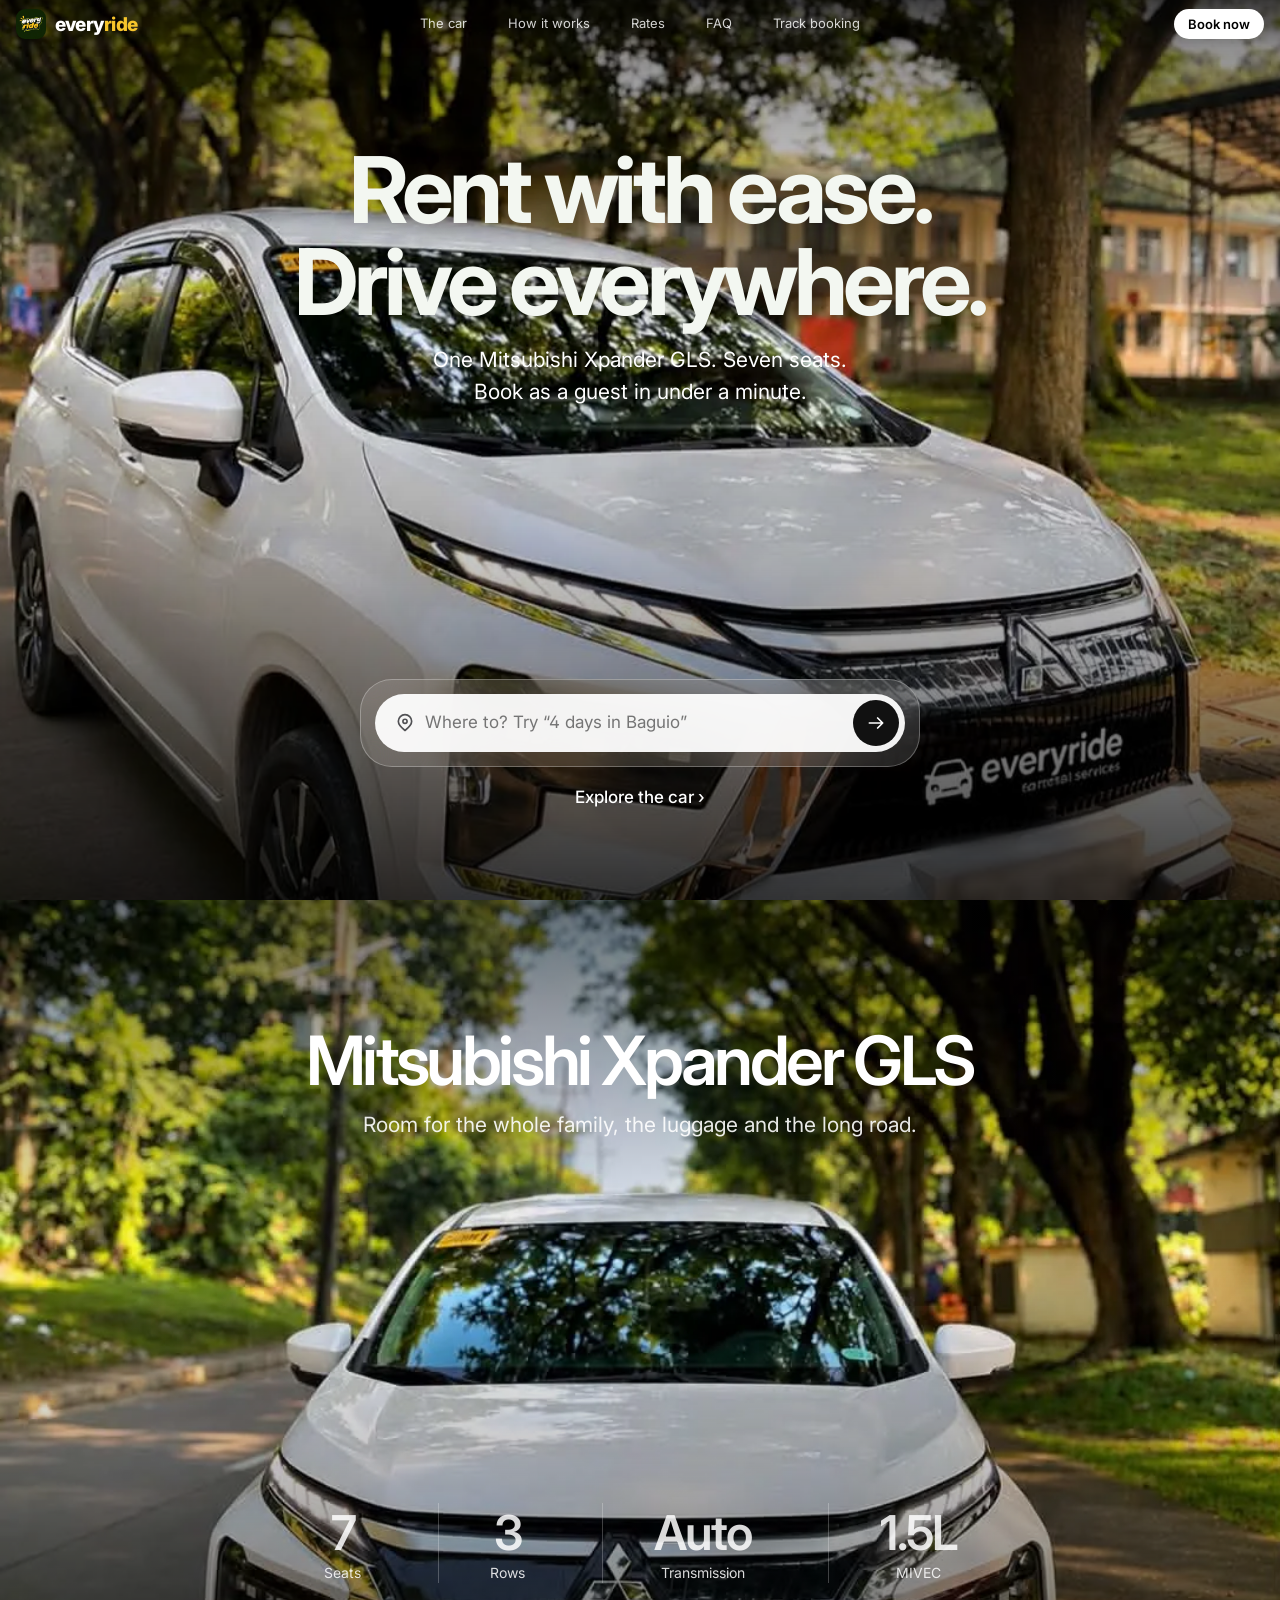
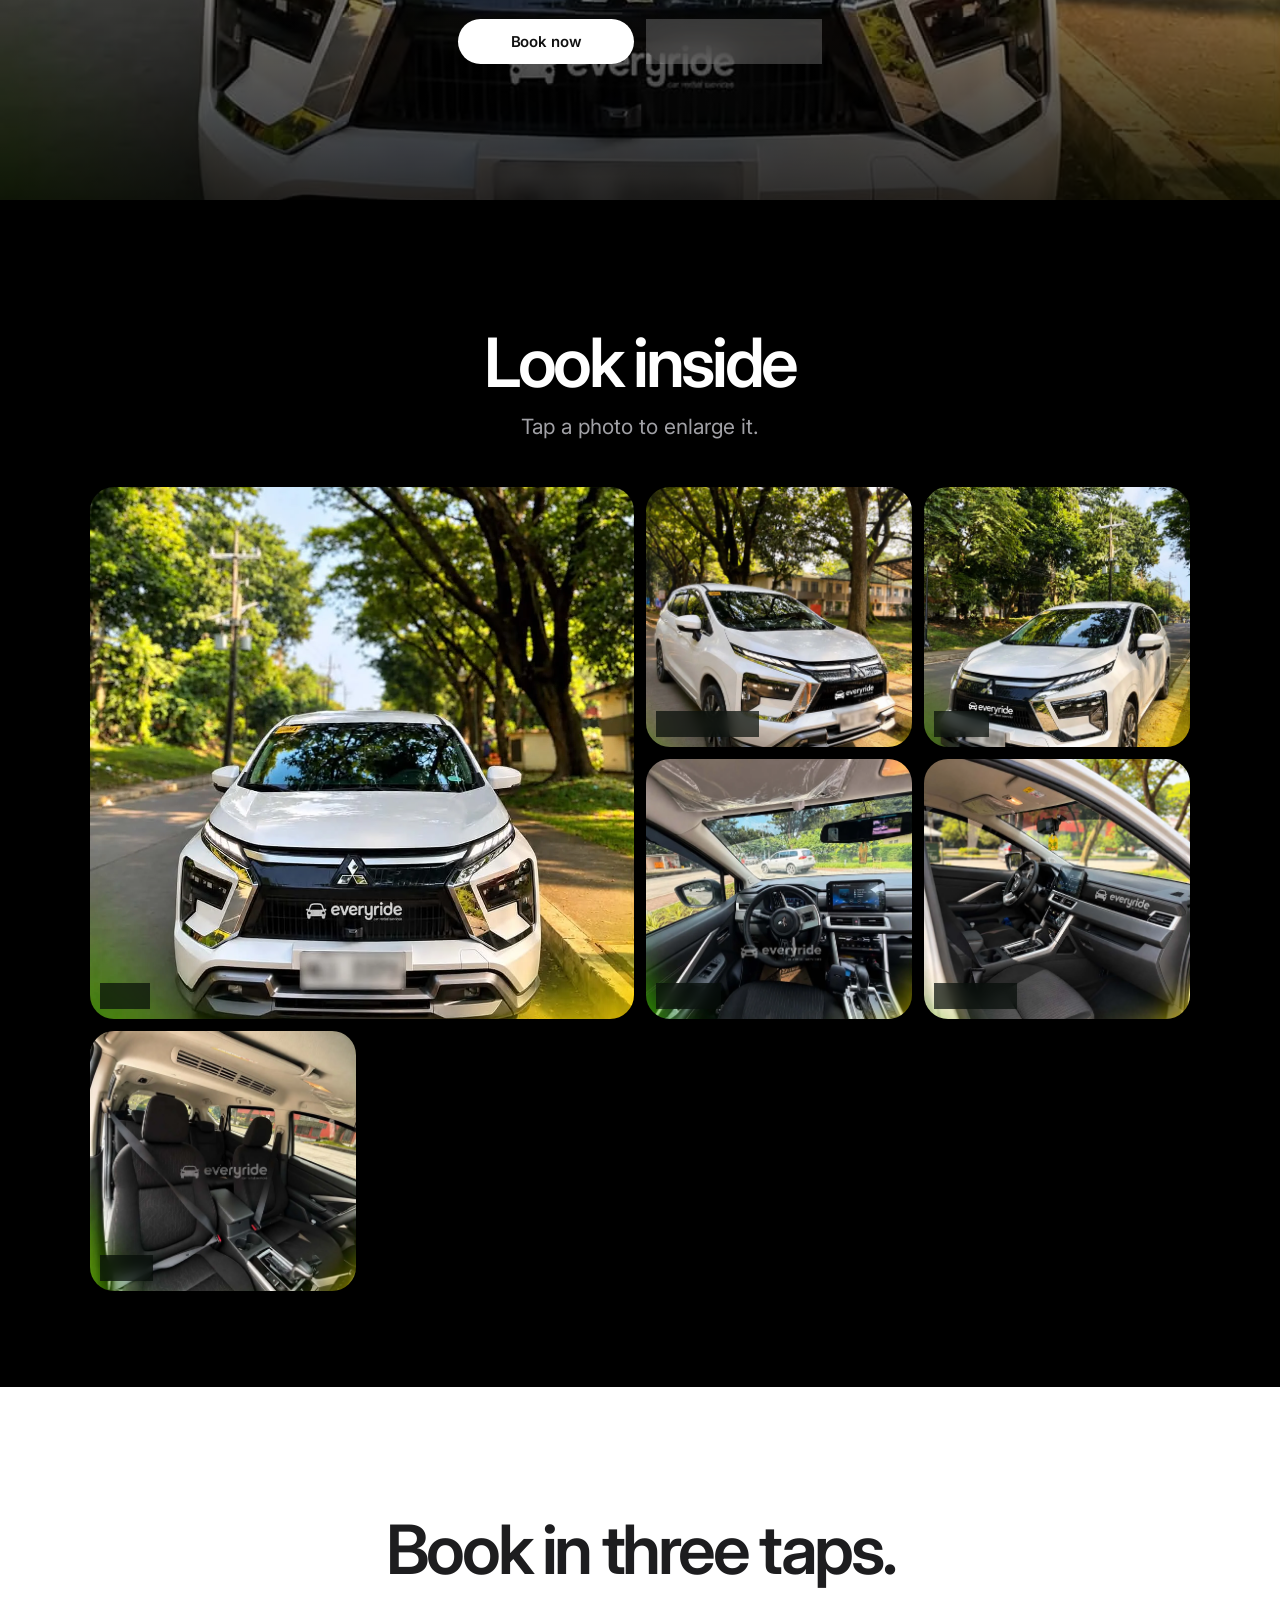
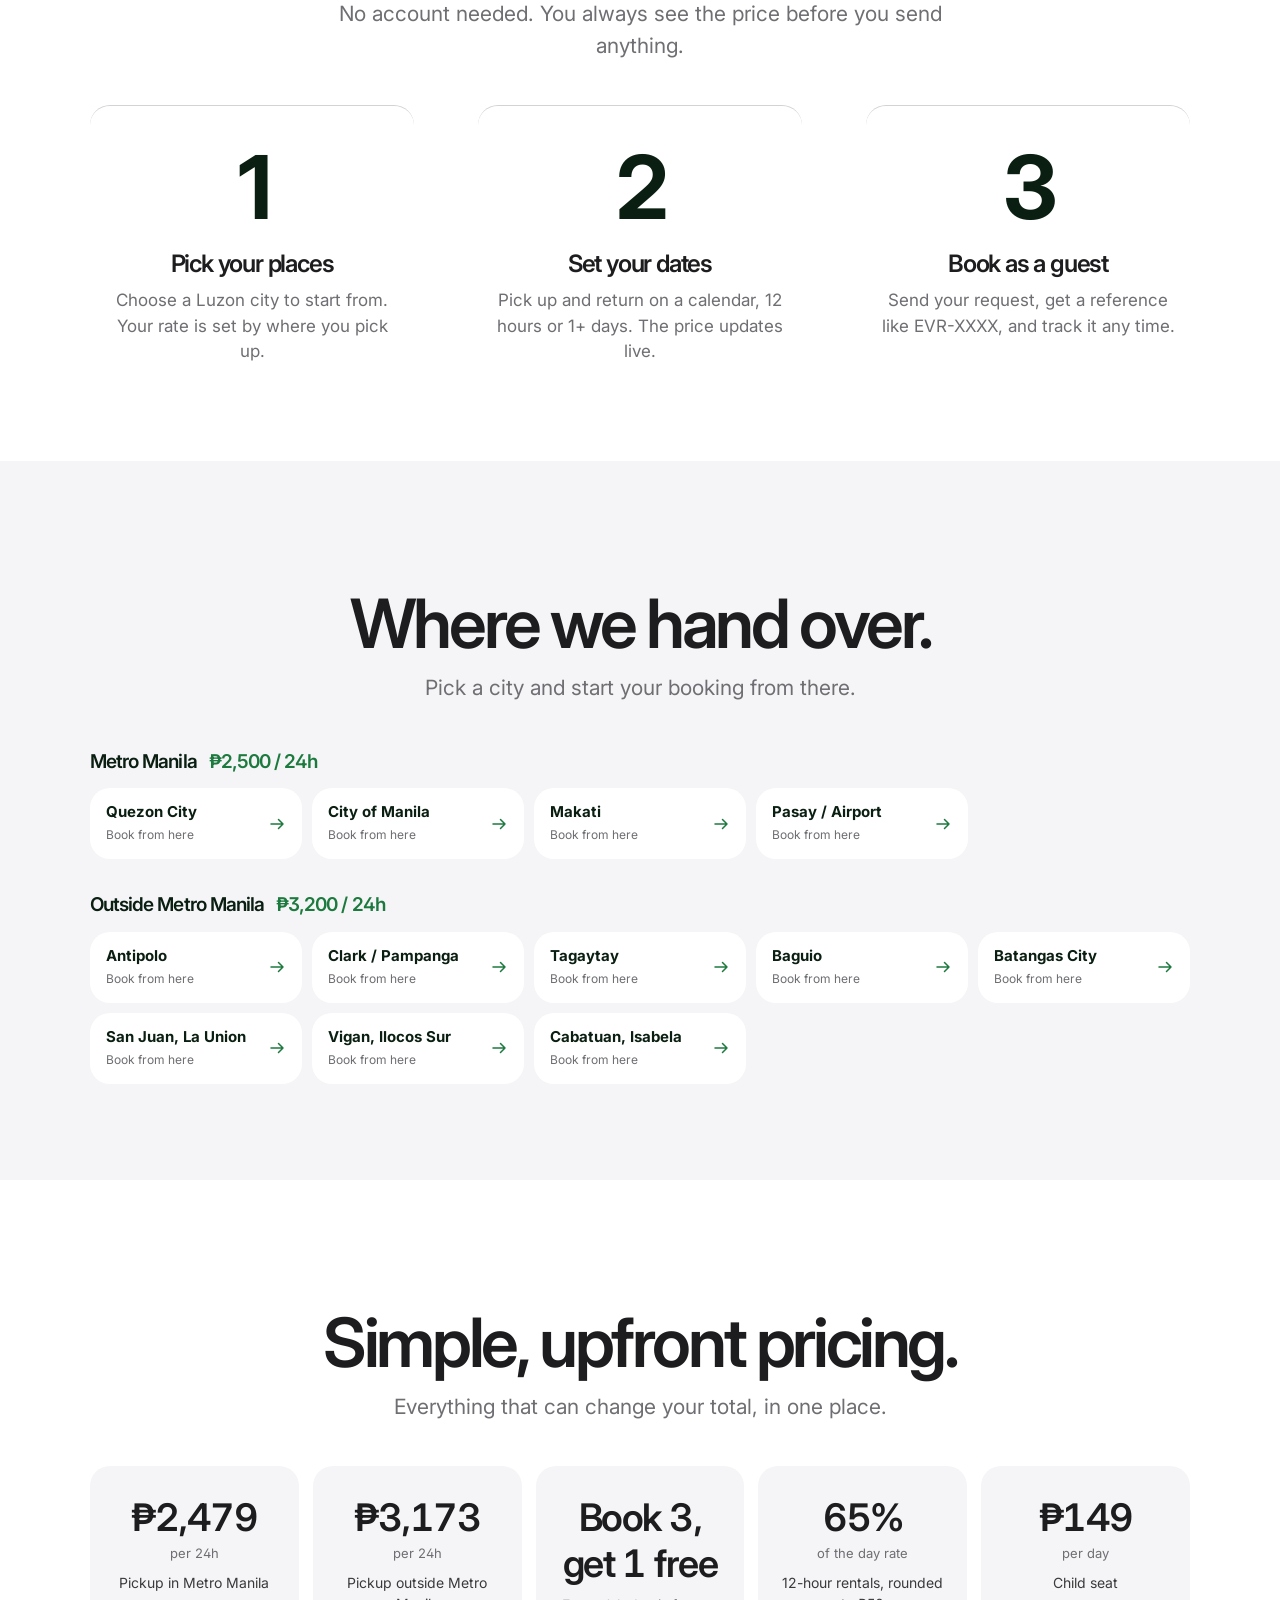
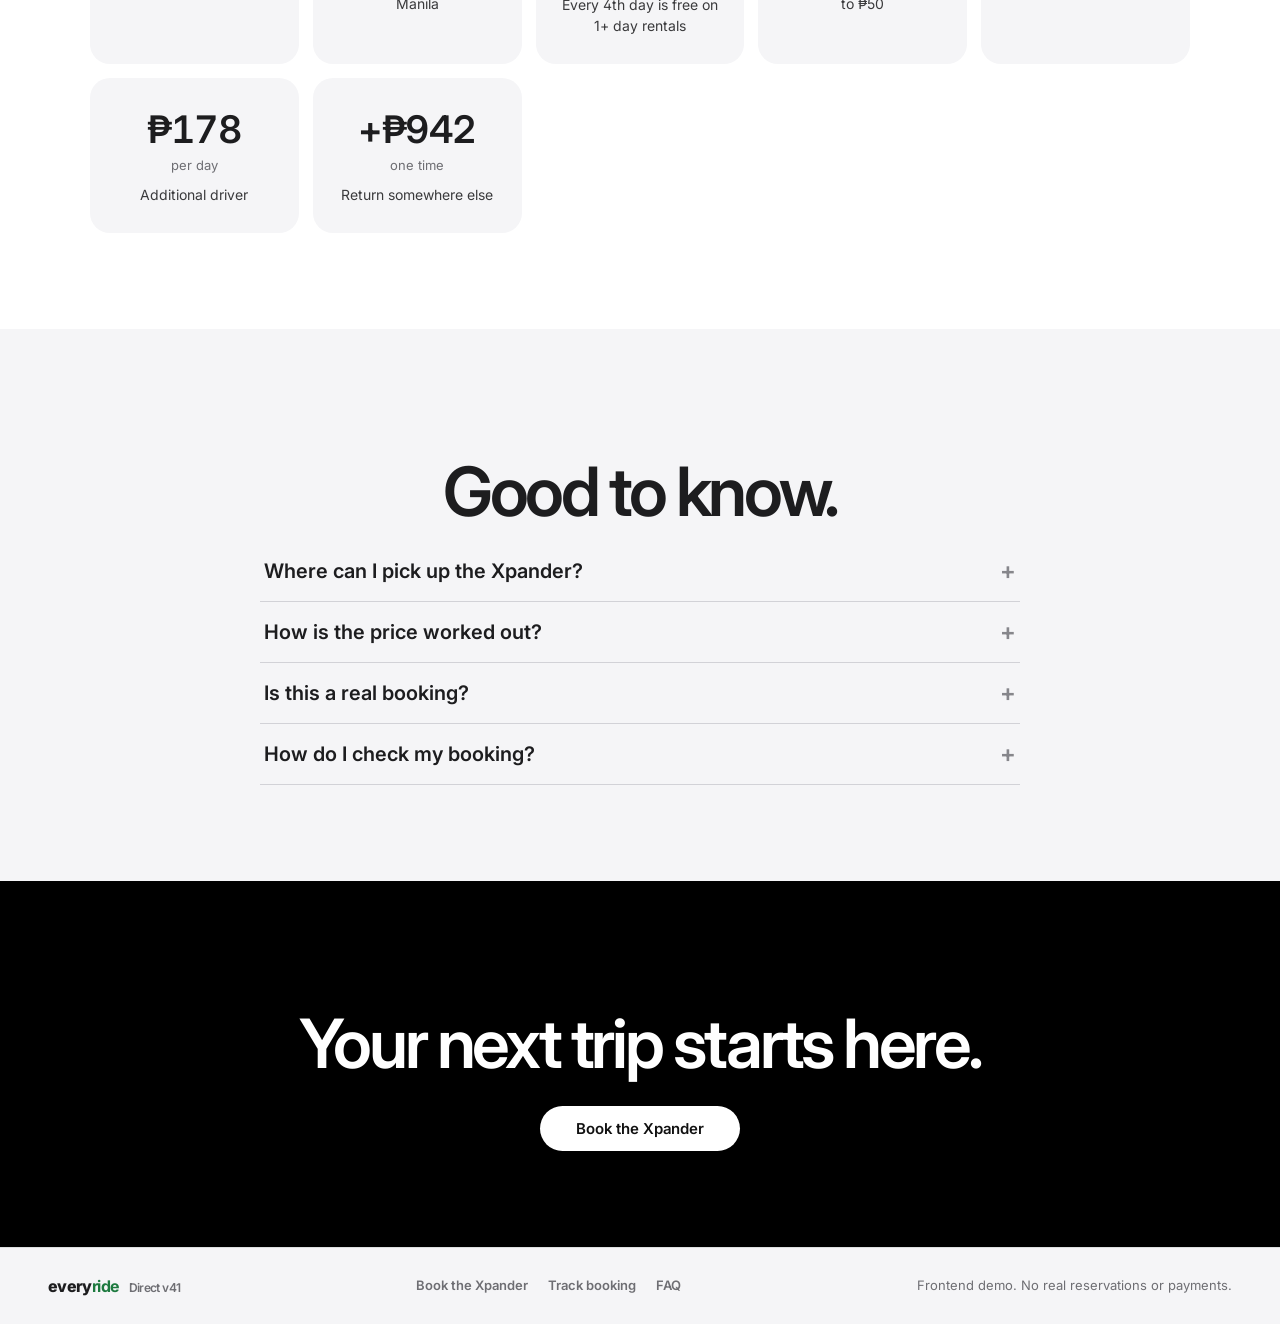
==== index.html @ e416ab51 "Add files via upload" ====
<!doctype html>
<html lang="en">
<head>
  <meta charset="utf-8">
  <meta name="viewport" content="width=device-width, initial-scale=1, viewport-fit=cover">
  <meta name="theme-color" content="#000000">
  <meta name="app-version" content="v41">
  <meta name="description" content="Rent the Mitsubishi Xpander GLS across Luzon. Pick where and when on a calendar, see your price, and book as a guest.">
  <meta property="og:title" content="Everyride | Rent with ease. Drive everywhere.">
  <meta property="og:description" content="One Mitsubishi Xpander GLS, seven seats, Luzon pickups. Book as a guest in under a minute.">
  <meta property="og:type" content="website">
  <meta property="og:image" content="assets/xpander-real-angle.webp">
  <meta name="twitter:card" content="summary_large_image">
  <title>Everyride | Rent with ease. Drive everywhere.</title>
  <link rel="icon" href="assets/everyride-logo.webp">
  <link rel="preconnect" href="https://fonts.googleapis.com">
  <link rel="preconnect" href="https://fonts.gstatic.com" crossorigin>
  <link href="https://fonts.googleapis.com/css2?family=Inter:wght@400;500;600;700&display=swap" rel="stylesheet">
  <link rel="stylesheet" href="css/site.css">
  <link rel="stylesheet" href="css/polish.css">
  <link rel="stylesheet" href="css/vibe.css">
  <link rel="stylesheet" href="css/apple.css">
  <link rel="stylesheet" href="css/responsive.css">
  <link rel="stylesheet" href="css/mobile.css">
  <script src="js/core.js" defer></script>
  <script src="js/nav.js" defer></script>
  <script src="js/fx.js" defer></script>
  <script src="js/home.js" defer></script>
</head>
<body data-view="home">
  <a class="skip" href="#main">Skip to content</a>
  <header class="top" id="top">
    <a class="brand" href="index.html" aria-label="Everyride home"><img src="assets/everyride-logo.webp" alt="" width="40" height="40"><span>every<b>ride</b></span></a>
    <nav class="links" aria-label="Main">
      <a href="index.html#fleet">The car</a><a href="index.html#how">How it works</a><a href="index.html#rates">Rates</a><a href="index.html#faq">FAQ</a><a href="track.html" data-page="track">Track booking</a>
    </nav>
    <div class="top-actions">
      <a class="ghost solid book-link" href="booking.html">Book now</a>
      <button type="button" class="menu-btn" id="menu-btn" aria-expanded="false" aria-controls="menu" aria-label="Open menu"><span></span><span></span></button>
    </div>
  </header>
  <div class="menu" id="menu" role="dialog" aria-modal="true" aria-label="Menu" inert>
    <nav class="m-main" aria-label="Menu">
      <a href="booking.html" style="--i:0">Book the Xpander</a>
      <a href="track.html" data-page="track" style="--i:1">Track booking</a>
      <a href="index.html#fleet" style="--i:2">The car</a>
      <a href="index.html#rates" style="--i:3">Rates</a>
    </nav>
    <p class="m-label" style="--i:4">Explore</p>
    <nav class="m-sub" aria-label="Explore">
      <a href="index.html#photos" style="--i:5">Look inside</a>
      <a href="index.html#how" style="--i:6">How it works</a>
      <a href="index.html#places" style="--i:7">Where we hand over</a>
      <a href="index.html#faq" style="--i:8">FAQ</a>
    </nav>
    <p class="m-note" style="--i:9">Frontend demo. No real reservations or payments.</p>
  </div>

  <main id="main">
    <!-- 0 · HOME -->
    <section class="view hero" data-view-id="home" aria-labelledby="hero-title">
      <div class="hero-media" aria-hidden="true"><img src="assets/xpander-real-angle.webp" alt="" fetchpriority="high"></div>
      <div class="hero-copy">
        <h1 id="hero-title">Rent with ease.<br><em>Drive everywhere.</em></h1>
        <p class="sub">One Mitsubishi Xpander GLS. Seven seats. Book as a guest in under a minute.</p>
      </div>

      <div class="hero-bottom">
      <form class="prompt" id="ask-form" novalidate>
        <h2 class="prompt-title" id="prompt-title">Where is your next trip?</h2>
        <div class="prompt-row">
          <svg aria-hidden="true"><use href="#i-pin"/></svg>
          <input id="ask-input" type="text" placeholder="Where to? Try “4 days in Baguio”" autocomplete="off" aria-labelledby="prompt-title">
          <button type="submit" class="prompt-go" aria-label="Start planning"><svg aria-hidden="true"><use href="#i-arrow"/></svg></button>
        </div>
      </form>
      <a class="hero-more" href="#fleet">Explore the car <span aria-hidden="true">›</span></a>
      </div>
    </section>

    <section class="sec showcase reveal" id="fleet" style="--img:url(../assets/xpander-real-front.webp)" aria-labelledby="car-h">
      <div><h2 id="car-h">Mitsubishi Xpander GLS</h2><p class="lead">Room for the whole family, the luggage and the long road.</p></div>
      <div><ul class="specs" aria-label="Specs"><li><b>7</b>Seats</li><li><b>3</b>Rows</li><li><b>Auto</b>Transmission</li><li><b>1.5L</b>MIVEC</li></ul>
      <div class="pills"><a class="pill solid" href="booking.html">Book now</a><button type="button" class="pill glass" data-scroll="photos">See photos</button></div></div>
    </section>
    <div class="view home-more" data-view-id="home">
      <section class="sec reveal" id="photos"><h2>Look inside</h2><p class="lead">Tap a photo to enlarge it.</p><div class="fleet-grid" id="fleet-grid"></div></section>
      <section class="sec reveal" id="how"><h2>Book in three taps.</h2><p class="lead">No account needed. You always see the price before you send anything.</p>
        <ol class="how">
          <li><i>1</i><h3>Pick your places</h3><p>Choose a Luzon city to start from. Your rate is set by where you pick up.</p></li>
          <li><i>2</i><h3>Set your dates</h3><p>Pick up and return on a calendar, 12 hours or 1+ days. The price updates live.</p></li>
          <li><i>3</i><h3>Book as a guest</h3><p>Send your request, get a reference like EVR-XXXX, and track it any time.</p></li>
        </ol></section>
      <section class="sec reveal" id="places"><h2>Where we hand over.</h2><p class="lead">Pick a city and start your booking from there.</p><div id="places-grid"></div></section>
      <section class="sec reveal" id="rates"><h2>Simple, upfront pricing.</h2><p class="lead">Everything that can change your total, in one place.</p><div class="rates" id="rates-grid"></div></section>
      <section class="sec reveal" id="faq"><h2>Good to know.</h2><div class="faq" id="faq-list"></div></section>
      <section class="sec final reveal"><h2>Your next trip starts here.</h2><div class="pills"><a class="pill solid" href="booking.html">Book the Xpander</a></div></section>
    </div>
  </main>

  <footer class="foot"><span class="brand-mini">every<b>ride</b> <em id="ver"></em></span><nav class="foot-links" aria-label="Footer"><a href="booking.html">Book the Xpander</a><a href="track.html">Track booking</a><a href="index.html#faq">FAQ</a></nav><span>Frontend demo. No real reservations or payments.</span></footer>

  <dialog id="lightbox" class="lightbox" aria-label="Photo"><img alt=""><form method="dialog"><button class="icon" aria-label="Close">✕</button></form></dialog>

  <svg class="sprite" aria-hidden="true" xmlns="http://www.w3.org/2000/svg">
    <symbol id="i-arrow" viewBox="0 0 24 24"><path d="M4 12h16m-6-6 6 6-6 6"/></symbol>
    <symbol id="i-pin" viewBox="0 0 24 24"><path d="M20 10a8 8 0 1 0-16 0c0 5 8 11 8 11s8-6 8-11Z"/><circle cx="12" cy="10" r="2.5"/></symbol>
  </svg>
</body>
</html>
---- css/site.css ----
/* Everyride — direct booking flow styles */
:root{
  --bg:#060d09; --bg2:#0c1912; --surface:#101f16; --surface2:#16291d;
  --line:rgba(255,255,255,.1); --line2:rgba(255,255,255,.18);
  --text:#f3f7f1; --muted:#9bb0a2; --lime:#c9f03a; --lime-d:#b4dc20; --yellow:#f7c52b;
  --ink:#0a1f12; --red:#ff7a6b; --paper:#f6f4ea;
  --display:'Sora','Inter',system-ui,sans-serif; --body:'Inter',system-ui,-apple-system,'Segoe UI',sans-serif;
  --r:20px;
}
*{box-sizing:border-box}
html{color-scheme:dark;-webkit-text-size-adjust:100%}
body{margin:0;background:var(--bg);color:var(--text);font:400 16px/1.5 var(--body);-webkit-font-smoothing:antialiased;min-height:100vh}
img{display:block;max-width:100%}
button,input,select{font:inherit;color:inherit}
button{cursor:pointer}
[hidden]{display:none!important}
:focus-visible{outline:3px solid var(--yellow);outline-offset:3px;border-radius:8px}
.sprite{position:absolute;width:0;height:0}
svg use{pointer-events:none}
.view svg,.top svg,.cta svg,.back svg{width:20px;height:20px;fill:none;stroke:currentColor;stroke-width:2;stroke-linecap:round;stroke-linejoin:round;flex:none}
h1,h2,h3{font-family:var(--display);letter-spacing:-.03em;margin:0}

/* header */
.top{position:fixed;inset:0 0 auto;z-index:50;display:flex;justify-content:space-between;align-items:center;padding:16px clamp(16px,4vw,48px);transition:background .25s,backdrop-filter .25s}
body:not([data-view="home"]) .top{background:rgba(6,13,9,.82);backdrop-filter:blur(14px);border-bottom:1px solid var(--line)}
.brand{text-decoration:none;display:flex;align-items:center;gap:10px;font:800 22px var(--display);letter-spacing:-.04em;color:#fff}
.brand img{width:38px;height:38px;border-radius:11px}
.brand b{color:var(--yellow);font-weight:800}
.ghost{background:rgba(255,255,255,.08);border:1px solid var(--line2);color:#fff;border-radius:999px;padding:10px 18px;font-weight:600;font-size:14px;transition:background .15s}
.ghost:hover{background:rgba(255,255,255,.16)}
.link{background:none;border:0;color:var(--lime);font-weight:600;padding:0;text-decoration:underline;text-underline-offset:4px}
.link.danger{color:var(--red)}
.cta{display:inline-flex;align-items:center;justify-content:center;gap:10px;min-height:54px;padding:0 28px;border:0;border-radius:16px;background:var(--lime);color:var(--ink);font:700 16px var(--display);letter-spacing:-.01em;transition:transform .15s,background .15s,box-shadow .15s}
.cta:hover:not(:disabled){background:var(--lime-d);transform:translateY(-1px);box-shadow:0 10px 30px rgba(201,240,58,.25)}
.cta:disabled{opacity:.4;cursor:not-allowed}
.cta.wide{width:100%}





.view{animation:in .45s ease both}
@keyframes in{from{opacity:0;transform:translateY(14px)}to{opacity:1;transform:none}}
@media(prefers-reduced-motion:reduce){.view{animation:none}}

/* ---------- HOME ---------- */
.hero{position:relative;min-height:100vh;min-height:100svh;display:grid;grid-template-rows:1fr auto auto;padding:110px clamp(16px,4vw,48px) 28px;overflow:hidden;isolation:isolate}
.hero::before{content:"";position:absolute;inset:0;z-index:-2;background:radial-gradient(70% 60% at 78% 30%,rgba(201,240,58,.14),transparent 62%),radial-gradient(60% 50% at 10% 100%,rgba(31,122,63,.35),transparent 60%),linear-gradient(180deg,#0a1710,#060d09)}
.hero-media{position:absolute;z-index:-1;right:clamp(16px,4vw,48px);top:96px;bottom:300px;width:min(48%,720px);border-radius:36px;overflow:hidden;box-shadow:0 40px 100px rgba(0,0,0,.55);border:1px solid var(--line2);-webkit-mask-image:linear-gradient(90deg,transparent 0,#000 22%);mask-image:linear-gradient(90deg,transparent 0,#000 22%)}
.hero-media img{width:100%;height:100%;object-fit:cover;object-position:50% 64%}
.hero-copy{align-self:center;max-width:760px;position:relative;padding:28px 0 40px}
.eyebrow{display:inline-flex;align-items:center;gap:10px;margin:0 0 20px;font-size:14px;font-weight:600;color:#d7e3da}
.dot{width:9px;height:9px;border-radius:50%;background:var(--lime);box-shadow:0 0 0 5px rgba(201,240,58,.2)}
.hero h1{font-size:clamp(40px,6vw,84px);line-height:.98;font-weight:800;text-transform:none}
.hero h1 em{font-style:normal;color:var(--lime)}
.sub{font-size:clamp(16px,1.5vw,19px);color:#c4d3c9;max-width:460px;margin:22px 0 0}

.bar{position:relative;background:#fff;color:var(--ink);border-radius:26px;padding:16px;box-shadow:0 30px 80px rgba(0,0,0,.5);max-width:1240px;width:100%;margin-inline:auto}




.field{position:relative;display:flex;flex-direction:column;gap:6px;min-width:0}
.label{font-size:12px;font-weight:700;color:#515154;padding-left:4px}





.placeholder{color:#6b7c71!important;font-weight:500}


.bar .cta{height:56px;min-height:56px;background:var(--ink);color:#fff;border-radius:14px}
.bar .cta:hover:not(:disabled){background:#14422a}















.facts{list-style:none;display:flex;flex-wrap:wrap;justify-content:center;gap:8px 28px;margin:20px 0 0;padding:0;color:#b6c7bc;font-size:14px}
.facts b{color:#fff}
.facts li:last-child b{color:var(--lime)}

/* switch */
.switch{display:inline-flex;align-items:center;gap:10px;font-size:14px;font-weight:600;cursor:pointer;color:inherit}
.switch input{position:absolute;opacity:0;pointer-events:none}
.switch .track{position:relative;width:44px;height:26px;border-radius:99px;background:#d2d2d7;transition:background .2s;flex:none}
.switch .track::after{content:"";position:absolute;top:3px;left:3px;width:20px;height:20px;border-radius:50%;background:#fff;box-shadow:0 1px 3px rgba(0,0,0,.3);transition:transform .2s}
.switch input:checked+.track{background:var(--ink)}
.switch input:checked+.track::after{transform:translateX(18px)}
.switch input:focus-visible+.track{outline:3px solid var(--yellow);outline-offset:2px}
.switch small{color:#6b7c71;font-weight:500}
.extras .switch .track{background:#2a3d30}
.extras .switch input:checked+.track{background:var(--lime)}
.extras .switch input:checked+.track::after{background:var(--ink)}
.extras .switch small{color:var(--muted)}

@media(max-width:1000px){
  
  
  .bar .cta{grid-column:1/-1}
}
@media(max-width:720px){
  .hero{padding-top:92px}
  .hero-media{left:0;right:0;top:0;bottom:auto;height:62%;width:100%;border-radius:0;border:0;opacity:.45;box-shadow:none;-webkit-mask-image:linear-gradient(180deg,#000 8%,transparent 100%);mask-image:linear-gradient(180deg,#000 8%,transparent 100%)}
  .hero-copy{padding-top:12px}
  .bar{border-radius:22px;padding:14px}
  
}


/* ---------- inner pages ---------- */
.page{padding:112px clamp(16px,4vw,48px) 72px;max-width:1240px;margin:0 auto}

.back{display:inline-flex;align-items:center;gap:8px;background:none;border:0;color:#c4d3c9;font-weight:600;padding:8px 0}
.back:hover{color:#fff}
.step{margin:0;font-size:13px;font-weight:700;letter-spacing:.1em;text-transform:uppercase;color:var(--muted)}
.split{display:grid;grid-template-columns:1.15fr .85fr;gap:clamp(24px,4vw,56px);align-items:start}
.split.narrow{grid-template-columns:1fr .8fr;max-width:1000px;margin-inline:auto}
.stack{display:flex;flex-direction:column;gap:22px}
.stack h2,.summary h3{font-size:clamp(28px,3.4vw,42px);line-height:1.05;font-weight:800}
.gallery-main{border-radius:var(--r);overflow:hidden;background:var(--surface);aspect-ratio:4/3.1}
.gallery-main img{width:100%;height:100%;object-fit:cover}
.gallery-thumbs{display:grid;grid-template-columns:repeat(6,1fr);gap:8px;margin-top:10px}
.gallery-thumbs button{padding:0;border:2px solid transparent;border-radius:12px;overflow:hidden;background:var(--surface);aspect-ratio:1;opacity:.6;transition:opacity .15s,border-color .15s}
.gallery-thumbs button:hover{opacity:1}
.gallery-thumbs button.on{border-color:var(--lime);opacity:1}
.gallery-thumbs img{width:100%;height:100%;object-fit:cover}
.chips{display:flex;flex-wrap:wrap;gap:8px;list-style:none;padding:0;margin:12px 0 0}
.chips li{padding:6px 14px;border-radius:99px;background:var(--surface2);border:1px solid var(--line);font-size:14px;font-weight:600;color:#d7e3da}
.trip-line{display:grid;grid-template-columns:1fr auto 1fr;gap:14px;align-items:center;background:var(--surface);border:1px solid var(--line);border-radius:var(--r);padding:18px 20px}
.trip-line small{display:block;font-size:11px;font-weight:800;letter-spacing:.1em;text-transform:uppercase;color:var(--muted)}
.trip-line b{display:block;font:700 19px var(--display);margin:3px 0 1px}
.trip-line span{font-size:13px;color:var(--muted)}
.trip-line i{width:36px;height:2px;background:repeating-linear-gradient(90deg,var(--lime) 0 6px,transparent 6px 10px)}
.status{padding:12px 16px;border-radius:14px;font-weight:600;font-size:15px;display:flex;gap:10px;align-items:center;flex-wrap:wrap}
.status.ok{background:rgba(201,240,58,.12);color:var(--lime)}
.status.no{background:rgba(255,122,107,.12);color:#ffb3a9}
.status svg{width:20px;height:20px}
.extras{border:1px solid var(--line);border-radius:var(--r);padding:14px 20px;margin:0;display:flex;flex-direction:column;gap:14px}
.extras legend{padding:0 8px;font-size:12px;font-weight:800;letter-spacing:.1em;text-transform:uppercase;color:var(--muted)}
.price{background:var(--surface);border:1px solid var(--line);border-radius:var(--r);padding:18px 20px}
.price ul{list-style:none;margin:0;padding:0;display:flex;flex-direction:column;gap:10px}
.price li{display:flex;justify-content:space-between;gap:16px;font-size:15px;color:#d7e3da}
.price li.promo{color:var(--lime)}
.price li b{font-weight:600;white-space:nowrap}
.total{display:flex;justify-content:space-between;align-items:baseline;gap:12px;border-top:1px dashed var(--line2);margin-top:16px;padding-top:16px}
.total span{font-weight:600;color:var(--muted)}
.total strong{font:800 clamp(30px,4vw,40px) var(--display);letter-spacing:-.04em;color:#fff;font-variant-numeric:tabular-nums}
.fine{font-size:12px;color:var(--muted);margin:12px 0 0;line-height:1.5}
.fine.center{text-align:center}

/* form */
.input{display:flex;flex-direction:column;gap:7px}
.input span{font-size:13px;font-weight:700;color:#c4d3c9}
.input input{height:56px;border-radius:14px;border:1.5px solid var(--line2);background:var(--surface);padding:0 16px;font-size:16px;transition:border-color .15s,background .15s}
.input input::placeholder{color:#62766a}
.input input:focus{outline:0;border-color:var(--lime);background:var(--surface2)}
.check{display:flex;gap:12px;align-items:flex-start;font-size:14px;color:#c4d3c9;cursor:pointer}
.check input{width:20px;height:20px;margin:1px 0 0;accent-color:var(--lime);flex:none}

.summary{background:var(--surface);border:1px solid var(--line);border-radius:var(--r);padding:22px;position:sticky;top:96px}
.summary h3{font-size:22px;margin-bottom:16px}
.summary .price{padding:16px 0 0;background:none;border:0;border-top:1px solid var(--line);margin-top:16px}
.mini{display:flex;gap:14px;align-items:center}
.mini img{width:88px;height:68px;object-fit:cover;border-radius:12px}
.mini div{display:flex;flex-direction:column;font-size:13px;color:var(--muted)}
.mini b{color:#fff;font-size:15px}

@media(max-width:900px){
  .split,.split.narrow{grid-template-columns:1fr}
  .summary{position:static;order:-1}
  .page{padding-top:104px}
}
@media(max-width:480px){.trip-line{grid-template-columns:1fr;gap:10px}.trip-line i{display:none}.gallery-thumbs{grid-template-columns:repeat(3,1fr)}}

/* ---------- pass ---------- */
.pass-view{max-width:960px}
.pass-kicker{margin:0 0 10px;font-size:13px;font-weight:800;letter-spacing:.14em;text-transform:uppercase;color:var(--lime);text-align:center}
.pass-wrap h2{text-align:center;font-size:clamp(30px,4.6vw,52px);font-weight:800;margin-bottom:34px}
.ticket{display:grid;grid-template-columns:1fr 260px;background:var(--paper);color:var(--ink);border-radius:26px;box-shadow:0 40px 90px rgba(0,0,0,.5);position:relative;overflow:hidden}
.ticket-main{padding:28px clamp(20px,3vw,34px)}
.ticket-stub{padding:28px 24px;background:#ece9db;border-left:2px dashed #c9c5b0;display:flex;flex-direction:column;gap:5px;position:relative}
.ticket::before,.ticket::after{content:"";position:absolute;right:239px;width:28px;height:28px;border-radius:50%;background:var(--bg);z-index:2}
.ticket::before{top:-14px}.ticket::after{bottom:-14px}
.ticket-brand{display:flex;align-items:center;gap:10px;font:800 20px var(--display);letter-spacing:-.04em;margin-bottom:26px}
.ticket-brand img{width:34px;height:34px;border-radius:10px}
.ticket-brand b{color:#c99a00}
.ticket-brand em{margin-left:auto;font:600 13px var(--body);font-style:normal;color:#55655a}
.route{display:grid;grid-template-columns:1fr 54px 1fr;gap:12px;align-items:center}
.route small,.ticket-stub small{font-size:11px;font-weight:800;letter-spacing:.1em;text-transform:uppercase;color:#6b7c71}
.route strong{display:block;font:700 22px/1.15 var(--display);letter-spacing:-.03em;margin:4px 0}
.route span{font-size:14px;color:#515154}
.route svg{width:54px;height:12px;fill:none;stroke:var(--ink);stroke-width:2;stroke-linecap:round;stroke-linejoin:round}
.timeline{list-style:none;display:grid;grid-template-columns:repeat(4,1fr);margin:34px 0 0;padding:0}
.timeline li{position:relative;display:flex;flex-direction:column;align-items:flex-start;gap:8px;font-size:12px;font-weight:700;color:#7a8a80}
.timeline li i{width:14px;height:14px;border-radius:50%;background:#cfd6c8;position:relative;z-index:1}
.timeline li::before{content:"";position:absolute;top:6px;left:14px;right:-4px;height:2px;background:#d4dacd}
.timeline li:last-child::before{display:none}
.timeline li.done i,.timeline li.now i{background:var(--ink)}
.timeline li.done::before{background:var(--ink)}
.timeline li.now i{box-shadow:0 0 0 5px rgba(10,31,18,.15);animation:pulse 1.8s ease infinite}
.timeline li.now,.timeline li.done{color:var(--ink)}
@keyframes pulse{50%{box-shadow:0 0 0 9px rgba(10,31,18,.06)}}
.ref{font:700 14px/1.25 ui-monospace,SFMono-Regular,Menlo,monospace;letter-spacing:.02em;word-break:break-all;margin-bottom:12px}
.ticket-stub strong:last-child{font:800 26px var(--display);letter-spacing:-.04em}
.bars{height:46px;margin:2px 0 14px}.bars svg{width:100%;height:100%;fill:var(--ink)}
.ticket.is-cancelled{filter:grayscale(1);opacity:.75}
.pass-actions{display:flex;flex-wrap:wrap;justify-content:center;align-items:center;gap:12px 14px;margin:30px 0 18px}
.pass-actions .cta{min-height:50px}

/* drawer */
.drawer{margin:0 0 0 auto;height:100%;max-height:100%;width:min(440px,100%);border:0;border-left:1px solid var(--line2);background:var(--bg2);color:var(--text);padding:24px;overflow:auto}
.drawer::backdrop{background:rgba(0,0,0,.6);backdrop-filter:blur(3px)}
.drawer-head{display:flex;justify-content:space-between;align-items:center;margin-bottom:20px}
.drawer-head h2{font-size:26px;font-weight:800}
.icon{width:42px;height:42px;border-radius:50%;border:1px solid var(--line2);background:none}
.track-form{display:flex;flex-direction:column;gap:14px}
.drawer-label{margin:28px 0 10px;font-size:12px;font-weight:800;letter-spacing:.1em;text-transform:uppercase;color:var(--muted)}
.drawer-empty{color:var(--muted);margin-top:24px}
.track-item{display:grid;grid-template-columns:1fr auto;gap:2px 12px;width:100%;text-align:left;background:var(--surface);border:1px solid var(--line);border-radius:14px;padding:14px 16px;margin-bottom:10px;transition:border-color .15s}
.track-item:hover{border-color:var(--lime)}
.track-item b{font:700 13px ui-monospace,Menlo,monospace;grid-column:1}
.track-item span{grid-column:1;font-size:13px;color:var(--muted)}
.track-item em{grid-column:2;grid-row:1/3;align-self:center;font-style:normal;font-size:12px;font-weight:700;background:rgba(201,240,58,.14);color:var(--lime);padding:5px 11px;border-radius:99px}
.track-item em.bad{background:rgba(255,122,107,.14);color:#ffb3a9}


.toast{position:fixed;left:50%;bottom:24px;transform:translateX(-50%);z-index:100;background:#fff;color:var(--ink);padding:13px 20px;border-radius:14px;font-weight:600;font-size:14px;box-shadow:0 14px 40px rgba(0,0,0,.4);max-width:calc(100% - 32px)}

@media(max-width:720px){
  .ticket{grid-template-columns:1fr}
  .ticket-stub{border-left:0;border-top:2px dashed #c9c5b0}
  .ticket::before,.ticket::after{display:none}
  .route{grid-template-columns:1fr;gap:6px}
  .route svg{display:none}
  .route>div:last-child{border-top:1px dashed #cfcab4;padding-top:12px}
  .timeline{grid-template-columns:repeat(2,1fr);gap:18px 0}
  .timeline li::before{display:none}
  .ticket-brand em{display:none}
}

/* ---------- destination-first bar ---------- */

























/* ---------- results ---------- */









.opt{display:grid;grid-template-columns:180px 1fr auto;gap:18px;align-items:center;background:var(--surface);border:1px solid var(--line);border-radius:var(--r);padding:14px;transition:border-color .15s}
.opt:hover{border-color:var(--lime)}
.opt img{width:100%;aspect-ratio:4/3;object-fit:cover;border-radius:14px}
.opt h3{font-size:22px;font-weight:800}

.opt .chips{margin-top:10px}






.map{position:sticky;top:100px;background:var(--surface);border:1px solid var(--line);border-radius:var(--r);padding:10px;overflow:hidden}
.view .map svg{width:100%;height:auto;max-height:70vh;fill:none;stroke:none;stroke-width:0;display:block}
.map .land{fill:var(--surface2);stroke:var(--line2);stroke-width:1.5}

.map .pin{cursor:pointer;outline:0}
.map .pin circle{fill:var(--lime);stroke:var(--ink);stroke-width:2}


.map .pin.sel circle{fill:var(--yellow)}

.map .pin text{fill:var(--text);font:600 12px var(--body);paint-order:stroke;stroke:var(--surface2);stroke-width:3px}
.map .fine{margin:6px 8px 4px}
@media(max-width:900px){
  
  .map{position:static}
  .opt{grid-template-columns:120px 1fr}
  
  
}

/* ================= v32: centered hero card, guided steps, full home ================= */
.hero{display:flex;flex-direction:column;align-items:center;justify-content:center;text-align:center;padding:104px clamp(16px,4vw,48px) 36px}
.hero-media{inset:0;width:100%;height:100%;border-radius:0;border:0;box-shadow:none;-webkit-mask-image:none;mask-image:none;opacity:1}
.hero-media::after{content:"";position:absolute;inset:0;background:linear-gradient(180deg,rgba(6,13,9,.8),rgba(6,13,9,.5) 40%,rgba(6,13,9,.94))}
.hero-media img{opacity:.55;transition:transform .35s ease-out;transform:scale(1.06)}
.hero-copy{align-self:auto;padding:0 0 28px;max-width:820px}
.hero h1{font-size:clamp(38px,6vw,76px)}
.sub{margin-inline:auto}
.bar{max-width:1040px;box-shadow:0 30px 90px rgba(0,0,0,.6)}
.top-actions{display:flex;align-items:center;gap:10px}
.nav{display:none}
body[data-view="home"] .nav{display:flex;gap:2px}
.nav button{background:none;border:0;color:#d7e3da;font-weight:600;font-size:14px;padding:8px 12px;border-radius:99px}
.nav button:hover{background:rgba(255,255,255,.1);color:#fff}
@media(max-width:860px){body[data-view="home"] .nav{display:none}}
@keyframes tick{to{transform:translateX(-50%)}}

.steps{list-style:none;display:flex;justify-content:center;align-items:center;gap:6px;margin:0 0 18px;padding:0;text-align:left}
.steps li{display:flex;align-items:center;color:#8a9a8f;font-weight:700;font-size:13px}
.steps li+li::before{content:"";width:34px;height:2px;background:#d6ddd0;margin:0 8px 0 6px}
.steps button,.steps span{display:flex;align-items:center;gap:8px;background:none;border:0;padding:4px;color:inherit;font:inherit}
.steps button:disabled{cursor:default}
.steps i{width:24px;height:24px;border-radius:50%;display:grid;place-items:center;background:#e3e9de;color:#515154;font-style:normal;font-size:12px;transition:background .2s,color .2s}
.steps li.on,.steps li.done{color:var(--ink)}
.steps li.on i{background:var(--ink);color:#fff}
.steps li.done i{background:var(--lime);color:var(--ink)}








@keyframes pop{from{opacity:0;transform:scale(.92)}}





.bar .field,.bar .bar-foot,.trip-to,.when .bar-modes{text-align:left}



.home-more{max-width:1180px;margin:0 auto;padding:24px clamp(16px,4vw,48px) 16px}
.sec{padding:64px 0 8px;scroll-margin-top:84px}
.sec h2{font-size:clamp(28px,4vw,46px);font-weight:800;margin-bottom:10px}
.lead{color:var(--muted);margin:0 0 28px;max-width:560px}
.how{list-style:none;padding:0;margin:0;display:grid;grid-template-columns:repeat(3,1fr);gap:16px}
.how li{background:var(--surface);border:1px solid var(--line);border-radius:var(--r);padding:24px;transition:transform .2s,border-color .2s}
.how li:hover{transform:translateY(-4px);border-color:var(--lime)}
.how i{width:40px;height:40px;border-radius:12px;background:var(--lime);color:var(--ink);display:grid;place-items:center;font:800 18px var(--display);font-style:normal;margin-bottom:16px}
.how h3{font-size:20px;margin-bottom:6px}
.how p{margin:0;color:var(--muted);font-size:15px}
.fleet-grid{display:grid;grid-template-columns:repeat(4,1fr);grid-auto-rows:150px;gap:10px}
.fleet-grid button{position:relative;padding:0;border:0;border-radius:16px;overflow:hidden;background:var(--surface)}
.fleet-grid button:first-child{grid-column:span 2;grid-row:span 2}
.fleet-grid img{width:100%;height:100%;object-fit:cover;transition:transform .4s}
.fleet-grid button:hover img{transform:scale(1.07)}
.fleet-grid span{position:absolute;left:10px;bottom:10px;background:rgba(6,13,9,.7);backdrop-filter:blur(6px);padding:4px 10px;border-radius:99px;font-size:12px;font-weight:700}
.rates{display:grid;grid-template-columns:repeat(auto-fit,minmax(200px,1fr));gap:12px}
.rate{background:var(--surface);border:1px solid var(--line);border-radius:var(--r);padding:20px}
.rate b{display:block;font:800 24px var(--display);letter-spacing:-.04em}
.rate span{font-size:13px;color:var(--muted)}
.rate p{margin:8px 0 0;font-size:14px;color:#d7e3da}
.faq details{border-bottom:1px solid var(--line);padding:18px 4px}
.faq summary{cursor:pointer;font:700 18px var(--display);list-style:none;display:flex;justify-content:space-between;gap:16px}
.faq summary::-webkit-details-marker{display:none}
.faq summary::after{content:"+";color:var(--lime);font-size:24px;line-height:1}
.faq details[open] summary::after{content:"–"}
.faq p{color:var(--muted);margin:10px 0 0;max-width:720px}
.reveal{opacity:0;transform:translateY(24px);transition:opacity .6s,transform .6s}
.reveal.in{opacity:1;transform:none}
.foot{display:flex;flex-wrap:wrap;gap:8px 24px;justify-content:space-between;align-items:center;padding:28px clamp(16px,4vw,48px);border-top:1px solid var(--line);color:var(--muted);font-size:13px;margin-top:48px}
.brand-mini{font:800 16px var(--display);letter-spacing:-.04em;color:#fff}
.brand-mini b{color:var(--yellow)}
.brand-mini em{font:600 12px var(--body);font-style:normal;color:var(--muted);margin-left:8px}
.lightbox{border:0;background:transparent;padding:0;max-width:min(92vw,900px);overflow:visible}
.lightbox::backdrop{background:rgba(0,0,0,.82)}
.lightbox img{border-radius:20px;max-height:86vh;width:auto;margin:auto}
.lightbox .icon{position:absolute;top:10px;right:10px;background:rgba(0,0,0,.6);color:#fff}
@media(max-width:900px){.how{grid-template-columns:1fr}.fleet-grid{grid-template-columns:repeat(2,1fr);grid-auto-rows:130px}}
@media(max-width:720px){.hero{padding-top:92px}.steps li+li::before{width:16px}}
@media(prefers-reduced-motion:reduce){.reveal{opacity:1;transform:none;transition:none}}

/* ================= v33: one-question-at-a-time card ================= */
.bar{padding:20px clamp(16px,3vw,32px) 26px}













.stage{display:grid}



.q{font-size:clamp(24px,3.2vw,36px);font-weight:800;color:var(--ink);margin:0}





























/* ================= v34: hero prompt + plan form ================= */
.vh{position:absolute;width:1px;height:1px;overflow:hidden;clip:rect(0 0 0 0);white-space:nowrap}
.prompt{width:100%;max-width:760px;margin-inline:auto;background:#fff;color:var(--ink);border-radius:26px;padding:22px clamp(16px,3vw,28px) 20px;box-shadow:0 30px 90px rgba(0,0,0,.6);text-align:left}
.prompt-title{font-size:clamp(20px,2.6vw,26px);font-weight:800;margin:0 0 14px;text-align:center}
.prompt-row{display:flex;align-items:center;gap:10px;background:#f5f5f7;border-radius:16px;padding:8px 8px 8px 16px}
.prompt-row>svg{color:#515154}
.prompt-row input{flex:1;min-width:0;border:0;background:none;color:var(--ink);font-size:16px;padding:10px 0;outline:none}
.prompt-row:focus-within{box-shadow:0 0 0 3px var(--yellow)}
.prompt-go{flex:none;width:46px;height:46px;border:0;border-radius:14px;background:var(--ink);color:#fff;display:grid;place-items:center;transition:background .15s}
.prompt-go:hover{background:#14422a}
.prompt-go svg{width:20px;height:20px}

/* ================= v34: light pages + plan form ================= */
:root{--bg:#eef3ec;--bg2:#e6ede3;--surface:#fff;--surface2:#f3f7f0;--line:rgba(10,31,18,.1);--line2:rgba(10,31,18,.18);--text:#0a1f12;--muted:#6e6e73;--green:#1d7a3f;--red:#b3261e}
html{color-scheme:light}
body{background:var(--bg);color:var(--text)}
:focus-visible{outline-color:#0a1f12}
.hero{color:#f3f7f1;--muted:#9bb0a2}
.hero :focus-visible,.top :focus-visible{outline-color:var(--yellow)}
.hero::before{background:radial-gradient(70% 60% at 78% 30%,rgba(201,240,58,.14),transparent 62%),radial-gradient(60% 50% at 10% 100%,rgba(31,122,63,.35),transparent 60%),linear-gradient(180deg,#0a1710,#060d09)}
body:not([data-view="home"]) .top{background:rgba(238,243,236,.86);border-bottom-color:var(--line)}
body:not([data-view="home"]) .brand{color:var(--ink)}
body:not([data-view="home"]) .brand b{color:var(--green)}
body:not([data-view="home"]) .ghost,.res-summary .ghost,.pass-actions .ghost{background:rgba(10,31,18,.05);border-color:var(--line2);color:var(--ink)}
body:not([data-view="home"]) .ghost:hover{background:rgba(10,31,18,.1)}
body:not([data-view="home"]) .nav button{color:#3a3a3c}
.link{color:var(--green)}
.cta{background:var(--ink);color:#fff}
.cta:hover:not(:disabled){background:#14422a;box-shadow:0 10px 30px rgba(10,31,18,.2)}
.back{color:var(--muted)}.back:hover{color:var(--ink)}

.price li{color:#3a3a3c}.price li.promo{color:var(--green)}
.status.ok{background:rgba(29,122,63,.1);color:var(--green)}.status.no{background:rgba(179,38,30,.08);color:var(--red)}
.input span{color:#3a3a3c}.input input{background:#fff}.input input::placeholder{color:#86868b}.input input:focus{background:#fff;border-color:var(--ink)}


.opt:hover{border-color:var(--ink)}
.rate p{color:#3a3a3c}.faq summary::after{color:var(--green)}
.how li:hover{border-color:var(--ink)}
.extras .switch .track{background:#d2d2d7}.extras .switch input:checked+.track{background:var(--ink)}.extras .switch input:checked+.track::after{background:#fff}
.gallery-thumbs button.on{border-color:var(--ink)}
.trip-line i{background:repeating-linear-gradient(90deg,var(--ink) 0 6px,transparent 6px 10px)}
.map .pin circle{fill:#c9f03a}
.map .pin text{stroke:#fff}
.foot{background:transparent}
.view svg{stroke:currentColor}

/* hero prompt */
.vh{position:absolute;width:1px;height:1px;overflow:hidden;clip:rect(0 0 0 0);white-space:nowrap}

/* plan form */
.plan{max-width:1100px}



.plan fieldset{border:0;margin:0;padding:0;min-width:0;display:flex;flex-direction:column;gap:12px}
.plan legend{padding:0;margin-bottom:12px;font:800 12px var(--body);letter-spacing:.1em;text-transform:uppercase;color:var(--muted)}
.plan legend small{text-transform:none;letter-spacing:0;font-weight:500;margin-left:6px}




.pick{display:inline-flex;flex-direction:column;align-items:flex-start;gap:1px;padding:10px 16px;border:1.5px solid #d2d2d7;background:#fff;color:var(--ink);border-radius:14px;font-size:15px;font-weight:600;text-align:left;transition:background .15s,border-color .15s,transform .15s}
.pick small{font-size:12px;font-weight:500;color:var(--muted)}
.pick:hover{border-color:var(--ink);transform:translateY(-1px)}
.pick[aria-pressed="true"]{background:var(--ink);color:#fff;border-color:var(--ink)}
.pick[aria-pressed="true"] small,.pick[aria-pressed="true"] span{color:#c9f03a}


.plan .field .label{font-size:13px;font-weight:700;color:#3a3a3c}








.price .total{border-top-color:var(--line)}

.total strong{color:var(--ink)}
.chips li{color:#3a3a3c}
.check{color:#3a3a3c}.check input{accent-color:var(--ink)}
.pass-kicker{color:var(--green)}
.brand-mini{color:var(--ink)}.brand-mini b{color:var(--green)}
[tabindex="-1"]:focus{outline:0}
.hero .eyebrow{color:#d7e3da}
.ghost{white-space:nowrap}
@media(max-width:640px){.top-actions .nav{display:none}.top-actions{gap:8px}.top .ghost{padding:8px 14px;font-size:13px}}

/* ---- v35 polish: skip link, sticky header on landing, cities, footer ---- */
.skip{position:absolute;left:12px;top:-60px;z-index:100;background:#fff;color:#0a1f12;padding:10px 16px;border-radius:10px;font-weight:700;text-decoration:none;box-shadow:0 8px 24px rgba(0,0,0,.25);transition:top .15s}
.skip:focus{top:12px}
body.scrolled[data-view="home"] .top{background:rgba(6,13,9,.88);backdrop-filter:blur(14px);border-bottom:1px solid rgba(255,255,255,.1)}
.places-h{font-size:15px;font-weight:800;margin:22px 0 10px;color:var(--text)}.places-h b{color:var(--green);margin-left:8px;font-weight:700}
.places{display:grid;grid-template-columns:repeat(auto-fill,minmax(210px,1fr));gap:10px}
.place{display:flex;justify-content:space-between;align-items:center;gap:10px;text-decoration:none;color:var(--text);background:var(--surface);border:1px solid var(--line);border-radius:14px;padding:14px 16px;transition:border-color .15s,transform .15s,box-shadow .15s}
.place:hover{border-color:var(--ink);transform:translateY(-2px);box-shadow:0 10px 24px rgba(10,31,18,.08)}
.place b{display:block;font:700 15px var(--display)}.place small{font-size:12px;color:var(--muted)}
.place svg{width:18px;height:18px;fill:none;stroke:currentColor;stroke-width:2;stroke-linecap:round;stroke-linejoin:round;color:var(--green);transition:transform .15s}
.place:hover svg{transform:translateX(3px)}
.foot-links{display:flex;flex-wrap:wrap;gap:6px 20px}
.foot-links a{color:inherit;text-decoration:none;font-weight:600}.foot-links a:hover{text-decoration:underline;text-underline-offset:4px}
a.ghost{text-decoration:none;display:inline-block}
@media(prefers-reduced-motion:reduce){*,*::before,*::after{scroll-behavior:auto!important;transition-duration:.01ms!important;animation-duration:.01ms!important}}
@media(max-width:480px){.top{padding:12px 14px;gap:8px}.brand{font-size:18px;gap:8px}.brand img{width:32px;height:32px}.top-actions{gap:6px}.top .ghost{padding:8px 12px;font-size:12px}}
---- css/polish.css ----
/* Everyride v36 polish: friendlier sizes, purposeful motion. Loads last; remove this file to get v35 back. */
@view-transition{navigation:auto}
:root{--ease:cubic-bezier(.2,.8,.2,1)}
.top{view-transition-name:top}

/* ---- landing: one orchestrated load sequence ---- */
@keyframes rise{from{opacity:0;transform:translateY(22px)}to{opacity:1;transform:none}}
@keyframes settle{from{transform:scale(1.14);opacity:0}to{transform:scale(1.06);opacity:.55}}
@keyframes bob{50%{transform:translateY(-6px)}}
.hero .eyebrow,.hero h1,.hero .sub,.hero .prompt,.hero .facts,.hero .hero-track{animation:rise .8s var(--ease) both}
.hero .eyebrow{animation-delay:.05s}.hero h1{animation-delay:.15s}.hero .sub{animation-delay:.28s}
.hero .prompt{animation-delay:.42s}.hero .facts{animation-delay:.6s}.hero .hero-track{animation-delay:.7s}
.hero-media img{animation:settle 1.6s var(--ease) backwards}
.dot{animation:bob 2.4s ease-in-out infinite}

/* live trip reader under the prompt */
.prompt-row{transition:box-shadow .2s}
.prompt-go{transition:background .15s,transform .15s}
.prompt-go:hover{transform:translateX(3px)}
.prompt-go.ready{animation:nudge 1.4s ease-in-out infinite}
@keyframes nudge{50%{transform:translateX(4px)}}

/* ---- buttons answer the finger ---- */
.cta,.next,.ghost,.pick,.city,.place{transition:transform .18s var(--ease),background .15s,box-shadow .2s,border-color .15s}
.cta:active:not(:disabled),.next:active:not(:disabled),.ghost:active{transform:scale(.97)}
.next{border-radius:14px;min-height:50px;font-size:15px}
.next svg{transition:transform .2s var(--ease)}.next:hover:not(:disabled) svg{transform:translateX(4px)}
.next:not(:disabled):hover{box-shadow:0 10px 26px rgba(20,64,43,.25);transform:translateY(-1px)}

/* ---- scroll reveal, staggered children ---- */
.reveal{transition:opacity .7s var(--ease),transform .7s var(--ease)}
.reveal .how li,.reveal .rate,.reveal .place,.reveal .fleet-grid button,.reveal .faq details{opacity:0;transform:translateY(18px);transition:opacity .6s var(--ease),transform .6s var(--ease),border-color .2s,box-shadow .2s;transition-delay:calc(var(--i,0)*70ms)}
.reveal.in .how li,.reveal.in .rate,.reveal.in .place,.reveal.in .fleet-grid button,.reveal.in .faq details{opacity:1;transform:none}
.how li:hover,.place:hover{transition-delay:0s}
.how{position:relative}
.how::before{content:"";position:absolute;left:12%;right:12%;top:44px;border-top:3px dashed var(--line2);z-index:0}
.how li{position:relative;z-index:1}
.how li i{transition:transform .3s var(--ease)}.how li:hover i{transform:rotate(-8deg) scale(1.1)}
@media(max-width:900px){.how::before{display:none}}
.fleet-grid button:hover{box-shadow:0 14px 30px rgba(10,31,18,.18)}
.rate b{font-variant-numeric:tabular-nums}
.faq details::details-content{block-size:0;overflow:clip;transition:block-size .35s var(--ease),content-visibility .35s allow-discrete}
.faq details[open]::details-content{block-size:auto}
.faq{interpolate-size:allow-keywords}
.faq summary::after{transition:transform .3s var(--ease)}.faq details[open] summary::after{transform:rotate(180deg)}
.lightbox[open]{animation:pop .3s var(--ease)}
.lightbox::backdrop{animation:fade .3s both}
@keyframes fade{from{opacity:0}}

/* sticky call-to-action on phones, after the hero scrolls away */
.sticky-cta{position:fixed;left:50%;bottom:16px;z-index:60;transform:translate(-50%,140%);display:none;align-items:center;gap:10px;padding:14px 22px;border-radius:99px;background:var(--lime);color:var(--ink);font:700 15px var(--display);text-decoration:none;box-shadow:0 14px 34px rgba(0,0,0,.28);transition:transform .45s var(--ease);white-space:nowrap}
.sticky-cta.on{transform:translate(-50%,0)}
@media(max-width:720px){.sticky-cta{display:inline-flex}}

/* ---- booking: easier to read and tap, steps that slide ---- */
.lede{font-size:15px}
.sel>span{font-size:13px}.sel select{height:52px;font-size:15px}
.len-row b{font-size:15px}.len-row small{font-size:13px}.seg button{font-size:14px;padding:11px 20px}
.cal-head small,.tl small,.sum-card .note{font-size:11px}.cal-head h2{font-size:18px}.cal-month{font-size:15px}.cal-dow span{font-size:12px}
.day{height:48px;font-size:16px;border-radius:12px;transition:background .2s,color .2s,transform .15s var(--ease)}
.day:hover:not(:disabled){transform:scale(1.08)}
.cal-nav button{width:38px;height:36px;border-radius:10px}
.sum-card h3{font-size:16px}.tl b{font-size:17px}.time-pick select{font-size:14px}.sum-row{font-size:14px}.note{font-size:12px}
.stepper li{font-size:14px}.stepper i{width:26px;height:26px;font-size:12px}
.stepper .now i{animation:ring 2s ease-in-out infinite}
@keyframes ring{50%{box-shadow:0 0 0 6px rgba(20,64,43,.12)}}
.foot-bar>span{font-size:13px}.foot-bar .back{font-size:14px}
.input span{font-size:14px}.status{font-size:16px}
@keyframes pop{from{opacity:0;transform:scale(.88)}to{opacity:1;transform:none}}
@keyframes band{from{opacity:0}to{opacity:1}}
.day.start,.day.end{animation:pop .35s var(--ease)}
.day.mid,.day.hov{animation:band .3s ease both}
@keyframes slide-fwd{from{opacity:0;transform:translateX(28px)}to{opacity:1;transform:none}}
@keyframes slide-back{from{opacity:0;transform:translateX(-28px)}to{opacity:1;transform:none}}
.bstep{animation:slide-fwd .45s var(--ease) both}
body[data-dir="back"] .bstep{animation-name:slide-back}
.status.ok svg{stroke-dasharray:26;animation:draw .6s .1s ease both}
@keyframes draw{from{stroke-dashoffset:26}to{stroke-dashoffset:0}}
.gallery-main img{transition:opacity .25s}.gallery-main img.swap{opacity:0}
.field-err:not([hidden]),.err:not([hidden]){animation:shake .4s}
@keyframes shake{20%,60%{transform:translateX(-5px)}40%,80%{transform:translateX(5px)}}
input[aria-invalid="true"]{animation:shake .4s}
.toast{animation:toast .35s var(--ease)}
@keyframes toast{from{opacity:0;transform:translate(-50%,16px)}}

/* ---- confirmation + tracking: the ticket lands, the timeline fills ---- */
@keyframes drop{0%{opacity:0;transform:translateY(-40px) rotate(-2.5deg)}60%{opacity:1;transform:translateY(6px) rotate(.6deg)}100%{transform:none}}
.ticket{animation:drop .9s var(--ease) both}
.pass-kicker,.pass-wrap h2{animation:rise .6s var(--ease) both}
.pass-actions>*,.next-steps li,.tk-card{animation:rise .6s var(--ease) both}
.pass-actions>:nth-child(2),.next-steps li:nth-child(2),.tk-card:nth-child(2){animation-delay:.1s}
.pass-actions>:nth-child(3),.next-steps li:nth-child(3),.tk-card:nth-child(3){animation-delay:.2s}
.pass-actions>:nth-child(4){animation-delay:.3s}
.timeline li::before{transform-origin:left;transition:transform .8s var(--ease)}
.timeline li.done::before{animation:fill .8s .5s var(--ease) both}
@keyframes fill{from{transform:scaleX(0)}to{transform:none}}
.bars svg rect{transform-origin:bottom;animation:grow .6s .4s var(--ease) both}
@keyframes grow{from{transform:scaleY(0)}}
.tk-icon{animation:bob 3s ease-in-out infinite}
.confetti{position:fixed;inset:0;width:100%;height:100%;pointer-events:none;z-index:90}

@media(prefers-reduced-motion:reduce){
  *,*::before,*::after{animation:none!important;transition:none!important}
  .reveal,.reveal .how li,.reveal .rate,.reveal .place,.reveal .fleet-grid button,.reveal .faq details{opacity:1!important;transform:none!important}
  .hero-media img{opacity:.55}
}
---- css/vibe.css ----
/* Everyride v37 "vibe": full-bleed photography, huge quiet type, pill buttons, white and light-grey bands (Tesla / Apple feel). Loads after polish.css. */
:root{--gray:#f5f5f7;--ink1:#1d1d1f;--g:#1d1d1f;--g2:#1d1d1f;--mint:#f5f5f7;--mint2:#fafafa;--edge:#e5e5ea;--edge2:#d2d2d7;--ink2:#1d1d1f}
body{background:#fff;color:var(--ink1);font-feature-settings:"ss01"}
h1,h2,h3{letter-spacing:-.045em}

/* header: clear over the photo, frosted white after */
.top{padding:14px clamp(16px,3vw,36px)}
.nav{position:absolute;left:50%;transform:translateX(-50%)}
.ghost{border-color:transparent;background:rgba(255,255,255,.16);backdrop-filter:blur(12px)}
.ghost.solid{background:#fff;color:#111;border-color:#fff}.ghost.solid:hover{background:#e8e8ed}
body.scrolled[data-view="home"] .top{background:rgba(255,255,255,.82);border-bottom:1px solid rgba(0,0,0,.08)}
body.scrolled[data-view="home"] .brand{color:var(--ink1)}body.scrolled[data-view="home"] .brand b{color:#1d7a3f}
body.scrolled[data-view="home"] .nav button{color:var(--ink1)}body.scrolled[data-view="home"] .nav button:hover{background:rgba(0,0,0,.06)}
body.scrolled[data-view="home"] .ghost{background:rgba(0,0,0,.06);color:var(--ink1)}
body.scrolled[data-view="home"] .ghost.solid{background:#111;color:#fff;border-color:#111}
body:not([data-view="home"]) .top{background:rgba(255,255,255,.82);border-bottom:1px solid rgba(0,0,0,.08)}
body:not([data-view="home"]) .ghost.solid{background:#111;color:#fff;border-color:#111}

/* pills */
.pill{display:inline-flex;align-items:center;justify-content:center;min-width:176px;padding:13px 28px;border-radius:99px;font:600 15px var(--display);letter-spacing:-.01em;text-decoration:none;border:0;transition:transform .18s var(--ease),background .15s}
.pill:hover{transform:translateY(-2px)}.pill:active{transform:scale(.97)}
.pill.solid{background:#fff;color:#111}.pill.solid:hover{background:#e8e8ed}
.pill.glass{background:rgba(255,255,255,.2);color:#fff;backdrop-filter:blur(14px)}.pill.glass:hover{background:rgba(255,255,255,.3)}
.pill.dark{background:#111;color:#fff}.pill.dark:hover{background:#333}
.pills{display:flex;flex-wrap:wrap;gap:12px;justify-content:center}

/* hero: the car, full bleed */
.hero{justify-content:flex-start;padding-top:clamp(96px,16vh,150px);gap:0}
.hero::before{display:none}
.hero-media::after{background:linear-gradient(180deg,rgba(0,0,0,.5),rgba(0,0,0,0) 38%,rgba(0,0,0,.15) 58%,rgba(0,0,0,.78))}
.hero-media img{opacity:1;object-position:50% 58%}
@keyframes settle{from{transform:scale(1.14);opacity:0}to{transform:scale(1.06);opacity:1}}
.hero h1{font-size:clamp(40px,7.2vw,92px);font-weight:700;line-height:1;text-shadow:0 2px 30px rgba(0,0,0,.25)}
.hero h1 em{color:inherit}
.hero .sub{color:#fff;font-size:clamp(17px,1.8vw,21px);max-width:520px;margin-top:16px;opacity:.92}
.prompt{margin-top:clamp(28px,6vh,64px);max-width:680px;border-radius:22px;padding:18px 20px 16px}
.prompt-title{font-size:18px;font-weight:600;margin-bottom:12px}

/* bands */
.home-more{max-width:none;padding:0}
.sec{padding:clamp(72px,11vw,128px) clamp(16px,4vw,48px) clamp(56px,8vw,96px);text-align:center}
.sec>*{max-width:1100px;margin-inline:auto}
.sec h2{font-size:clamp(34px,5.4vw,68px);font-weight:700;line-height:1.02;margin-bottom:14px}
.lead{font-size:clamp(17px,1.8vw,21px);color:#6e6e73;max-width:620px;margin:0 auto 44px}
#places,#faq{background:var(--gray)}
.foot{background:var(--gray);margin-top:0;color:#6e6e73}.brand-mini{color:var(--ink1)}.brand-mini b{color:#1d7a3f}

/* the car: Tesla-style showcase with a spec row */
.showcase{position:relative;min-height:100svh;display:flex;flex-direction:column;justify-content:space-between;color:#fff;background:#000 var(--img) 50% 60%/cover no-repeat;isolation:isolate;padding-top:clamp(88px,14vh,130px)}
.showcase::before{content:"";position:absolute;inset:0;z-index:-1;background:linear-gradient(180deg,rgba(0,0,0,.55),rgba(0,0,0,0) 40%,rgba(0,0,0,.2) 60%,rgba(0,0,0,.82))}
.showcase .lead{color:#fff;opacity:.9;margin-bottom:0}
.specs{list-style:none;padding:0;margin:0 auto 36px!important;display:flex;flex-wrap:wrap;justify-content:center;gap:20px clamp(28px,6vw,80px)}
.specs li{font-size:14px;opacity:.85}.specs b{display:block;font:600 clamp(32px,4vw,48px) var(--display);letter-spacing:-.04em;opacity:1}
.showcase .pills{margin-bottom:40px}

/* how, places, rates, gallery: plain and airy */
.how{gap:clamp(24px,5vw,64px);text-align:center}.how::before{display:none}
.how li{background:none;border:0;padding:0}.how li:hover{transform:none}
.how i{width:auto;height:auto;background:none;font-size:clamp(56px,7vw,88px);font-weight:700;margin:0 0 6px;letter-spacing:-.06em;display:block}
.how h3{font-size:24px}.how p{font-size:17px;max-width:300px;margin-inline:auto}
.rates{gap:14px}.rate{background:var(--gray);border:0;border-radius:24px;padding:28px 22px}.rate b{font-size:clamp(28px,3vw,38px);font-weight:700}
.places-h{font-size:19px;text-align:left;margin:32px 0 12px}.place{background:#fff;border:0;border-radius:18px;text-align:left}
.fleet-grid{grid-auto-rows:clamp(150px,22vw,260px);gap:12px;text-align:left}.fleet-grid button{border-radius:24px}
.faq{text-align:left;max-width:760px}.faq summary{font-weight:600;font-size:20px}
.final{background:#000;color:#fff}.final h2{margin-bottom:28px}.final .pill.solid{min-width:200px}

/* booking + tracking: calm, centred, black pills */
.bk h1,.tk h1{text-align:center;font-size:clamp(32px,4.6vw,52px);font-weight:700;letter-spacing:-.045em}
.lede{text-align:center;font-size:17px}.stepper{justify-content:center}
.next{border-radius:99px;background:#111}.next:hover:not(:disabled){background:#333}
.day.mid,.day.hov{background:#ececf0}.sum-card,.cal-card{border-radius:22px}.cal-card{border-color:var(--edge)}
.sel select,.input input{border-radius:16px}
body[data-view="booking"],body[data-view="track"]{background:#fff}
@media(max-width:720px){.nav{display:none}.hero{padding-top:92px}.pill{min-width:0;flex:1}}
@media(prefers-reduced-motion:reduce){html{scroll-behavior:auto}}
---- css/apple.css ----
/* Everyride v38: Tesla / Apple layer. Loads last. */
:root{--display:-apple-system,BlinkMacSystemFont,"SF Pro Display","Inter",system-ui,sans-serif;--body:-apple-system,BlinkMacSystemFont,"SF Pro Text","Inter",system-ui,sans-serif;--blue:#0071e3;--ease:cubic-bezier(.16,1,.3,1)}
h1,h2,h3{font-weight:600;letter-spacing:-.05em}
:focus-visible{outline:2px solid var(--blue);outline-offset:3px}

/* header: small, quiet, Tesla-like */
.nav button{font-size:13px;font-weight:500;letter-spacing:0}
.ghost{font-size:13px;font-weight:500}

/* hero: frosted search bar, car zooms and copy fades as you scroll */
.prompt{background:rgba(255,255,255,.12);border:1px solid rgba(255,255,255,.28);box-shadow:none;backdrop-filter:blur(28px) saturate(1.6);-webkit-backdrop-filter:blur(28px) saturate(1.6);color:#fff;border-radius:32px;padding:14px;max-width:560px}
.prompt-title{display:none}
.prompt-row{background:rgba(255,255,255,.94);border-radius:99px;padding:6px 6px 6px 20px}
.prompt-row:focus-within{box-shadow:0 0 0 3px rgba(255,255,255,.55)}
.prompt-row input{font-size:17px}
.prompt-go{border-radius:50%;background:#111}.prompt-go:hover{background:#333}
.facts{font-size:13px;opacity:.9}
@keyframes carZoom{to{transform:scale(1.22) translateY(-3%)}}
@keyframes copyOut{to{opacity:0;transform:translateY(-48px)}}
@supports (animation-timeline:scroll()){
  .hero-media img{animation:carZoom linear both;animation-timeline:scroll(root);animation-range:0 100vh}
  .hero-copy{animation:copyOut linear both;animation-timeline:scroll(root);animation-range:0 55vh}
}

/* sections: black / white / grey rhythm, like a product page */
.sec h2{font-weight:600}
#photos{background:#000;color:#fff}#photos .lead{color:#a1a1a6}
#places,#faq{background:#f5f5f7}
.showcase .specs li+li{border-left:1px solid rgba(255,255,255,.28);padding-left:clamp(20px,4vw,56px)}
.how li{border-top:1px solid var(--edge2);padding-top:28px}
.rate,.place{transition:transform .5s var(--ease),box-shadow .5s var(--ease)}
.rate:hover,.place:hover{transform:translateY(-4px);box-shadow:0 18px 50px rgba(0,0,0,.1)}
.fleet-grid button{overflow:hidden}.fleet-grid button img{transition:transform 1s var(--ease)}.fleet-grid button:hover img{transform:scale(1.07)}
.faq details{border-bottom:1px solid var(--edge2)}
.pill{transition:transform .4s var(--ease),background .2s}
.pill:hover{transform:scale(1.04)}
.sticky-cta{background:#111;color:#fff;box-shadow:0 10px 40px rgba(0,0,0,.3)}

/* booking + tracking: Apple segmented control, soft cards, blue focus */
.seg{background:#f5f5f7;padding:3px}
.seg button{color:#6e6e73;font-weight:600}
.seg button[aria-pressed="true"]{background:#fff;color:#111;box-shadow:0 1px 4px rgba(0,0,0,.18)}
.sum-card,.cal-card{border:0;box-shadow:0 1px 2px rgba(0,0,0,.04),0 16px 48px rgba(0,0,0,.07)}
.input input:focus,.sel select:focus{border-color:var(--blue);box-shadow:0 0 0 4px rgba(0,113,227,.16);outline:0}
.stepper .now i{background:#111;border-color:#111}
.stepper li{font-weight:500}

/* v40 consistency: one scheme, one radius scale, one weight scale, one link colour */
html{color-scheme:light;scroll-snap-type:none;-webkit-tap-highlight-color:transparent}
:root{--rc:20px;--rf:14px}
.cal-card,.sum-card,.rate,.place,.opt,.next-steps li{border-radius:var(--rc)}
.sel select,.input input{border-radius:var(--rf)}.day{border-radius:12px}
.cal-head h2,.sum-card h3,.bk .stack h2.car-name,.rate b,.sum-row b,.len-row b,.foot-bar>span b,.next-steps b,.faq summary,.how h3,.places-h,.places-h b{font-weight:600}
.link,.back:hover{color:var(--blue)}.link:hover{text-decoration:underline}
.faq summary::after{color:#86868b}
.input input::placeholder{color:#86868b}

/* hero: heading on top, one search bar and one quiet link at the bottom */
.hero{justify-content:space-between}
.hero-bottom{width:100%;display:flex;flex-direction:column;align-items:center;gap:18px;padding-bottom:clamp(28px,6vh,56px)}
.hero .prompt{margin-top:0}
.hero-more{color:#fff;font-size:17px;font-weight:500;text-decoration:none;opacity:.92;animation:rise .8s .6s var(--ease) both}
.hero-more:hover{text-decoration:underline;opacity:1}
---- css/responsive.css ----
/* Everyride v39: minimal + responsive layer (phone, tablet, laptop, large screens). Loads last. */
html{-webkit-text-size-adjust:100%}
body{overflow-x:clip}
img,svg,video{max-width:100%}
.top{padding-left:max(clamp(16px,3vw,36px),env(safe-area-inset-left));padding-right:max(clamp(16px,3vw,36px),env(safe-area-inset-right))}
button,.pill,.ghost,.next,select,input{min-height:44px}
.top .ghost{min-height:36px}
select,input,textarea{font-size:16px}

/* minimal: fewer labels, fewer lines, one focus per screen */
.hero .sub{max-width:34ch}
.cal-head small,.sum-card small,.tl small{font-size:11px;letter-spacing:.08em;font-weight:600;color:#86868b}
.sum-card{background:#fbfbfd}
.sum-row{border-top-color:#ececf0}
.foot{font-size:13px}.foot-links a{color:inherit}

/* booking: readable sizes instead of 9-12px text */
.bk{max-width:1040px}
.bk h1{font-size:clamp(30px,5vw,52px);margin-bottom:6px}
.lede{margin:0 auto 32px;max-width:46ch;color:#6e6e73}
.cal-head h2{font-size:clamp(17px,2vw,20px)}
.cal-month{font-size:15px;font-weight:600}
.cal-dow span{font-size:12px}
.day{font-size:15px;height:48px;width:min(100%,52px)}
.sum-card h3{font-size:17px}
.sum-row{font-size:14px;padding:14px 0}
.len-row b{font-size:16px}.len-row small{font-size:13px}
.foot-bar>span{font-size:13px}.foot-bar .back{font-size:15px}
.stepper{gap:6px clamp(14px,3vw,30px)}.stepper li{font-size:14px}

/* large screens */
@media(min-width:1600px){.sec>*{max-width:1280px}.hero h1{font-size:clamp(92px,6vw,120px)}.bk{max-width:1160px}}
@media(min-width:1024px){.cal-grid{gap:28px}.sum-card{position:sticky;top:96px}}

/* tablet */
@media(max-width:900px){
  .cal-grid{grid-template-columns:1fr}.sum-card{position:static}
  .sec{padding-block:clamp(56px,10vw,88px)}
  .showcase{min-height:88svh}
  .rates{grid-template-columns:repeat(2,1fr)}
}

/* phone */
@media(max-width:720px){
  .hero{min-height:100svh;padding-top:84px;padding-bottom:max(24px,env(safe-area-inset-bottom))}
  .hero h1{font-size:clamp(40px,12.5vw,60px)}
  .hero .sub{font-size:17px}
  .prompt{max-width:100%;padding:10px;border-radius:28px;margin-top:22px}
  .prompt-row{padding-left:16px}
  .showcase{padding-top:84px}
  .specs{display:grid;grid-template-columns:repeat(2,1fr);gap:22px 12px;text-align:center}
  .showcase .specs li+li{border-left:0;padding-left:0}
  .showcase .pills{padding-inline:16px}.showcase .pills .pill{flex:1 1 100%}
  .how{gap:36px}.how li{padding-top:22px}
  .sec h2{font-size:clamp(32px,9.5vw,44px)}
  .lead{font-size:17px;margin-bottom:32px}
  .rates{grid-template-columns:1fr}
  .fleet-grid{grid-template-columns:repeat(2,1fr);grid-auto-rows:clamp(120px,34vw,180px)}
  .final .pill{width:min(100%,320px)}
  .foot{flex-direction:column;align-items:center;text-align:center;gap:10px;padding-bottom:max(24px,env(safe-area-inset-bottom))}
  /* booking */
  .bk{padding-top:88px}
  .stepper{flex-wrap:nowrap;overflow-x:auto;scrollbar-width:none;justify-content:flex-start;padding-bottom:12px}
  .stepper::-webkit-scrollbar{display:none}.stepper li{white-space:nowrap}
  .len-row{flex-direction:column;align-items:stretch;gap:12px}
  .seg{width:100%}.seg button{flex:1;padding-inline:8px}
  .cal-card{padding:16px 12px}
  .foot-bar{background:rgba(255,255,255,.88);backdrop-filter:blur(20px);-webkit-backdrop-filter:blur(20px);margin-inline:-16px;padding:12px 16px calc(12px + env(safe-area-inset-bottom));z-index:20}
  .foot-bar .next{flex:1;justify-content:center}
  .foot-bar>span:not(.back){display:none}
  .sticky-cta{bottom:max(16px,env(safe-area-inset-bottom))}
}

/* small phones */
@media(max-width:380px){.day{height:42px;font-size:14px}.top .ghost{padding:8px 10px}.brand span{font-size:17px}}

/* phones held sideways, short windows */
@media(max-height:520px) and (orientation:landscape){
  .hero,.showcase{min-height:auto;padding-top:76px;padding-bottom:32px}
  .hero h1{font-size:clamp(32px,7vw,48px)}
  .prompt{margin-top:14px}
}

/* touch screens: no hover lifts */
@media(hover:none){.rate:hover,.place:hover,.pill:hover,.fleet-grid button:hover img{transform:none;box-shadow:none}}
---- css/mobile.css ----
/* Everyride v41: mobile-first header, full-screen menu and phone layouts (Apple / Tesla feel).
   Loads last. Delete this file, js/nav.js and their tags to get v40 back. */
:root{--bar:48px;--bar-h:calc(48px + env(safe-area-inset-top,0px));--ease2:cubic-bezier(.16,1,.3,1)}
html{scroll-behavior:smooth}
@media(prefers-reduced-motion:reduce){html{scroll-behavior:auto}}
[id]{scroll-margin-top:calc(var(--bar-h) + 8px)}
.sec[id]{scroll-margin-top:var(--bar-h)}.showcase[id]{scroll-margin-top:0}
html{overflow-x:clip}
/* step slide-in animations must never widen the page */
.bk,.tk{overflow-x:clip}
html.menu-open,html.menu-open body{overflow:hidden}

/* ---------- header: one slim bar on every page ---------- */
body[data-view] header.top.top{
  height:var(--bar-h);padding:env(safe-area-inset-top,0px) max(16px,env(safe-area-inset-right,0px)) 0 max(16px,env(safe-area-inset-left,0px));
  display:flex;align-items:center;justify-content:space-between;gap:16px;
  background:rgba(0,0,0,.92);-webkit-backdrop-filter:saturate(180%) blur(20px);backdrop-filter:saturate(180%) blur(20px);
  border-bottom:0;color:#fff;transition:background .3s,backdrop-filter .3s}
/* over the hero photo the bar starts clear, like Tesla */
body[data-view="home"]:not(.scrolled):not(.menu-open) header.top.top{background:linear-gradient(rgba(0,0,0,.5),rgba(0,0,0,0));-webkit-backdrop-filter:none;backdrop-filter:none}
body.menu-open[data-view] header.top.top{background:#000;-webkit-backdrop-filter:none;backdrop-filter:none}

body[data-view] header.top .brand{color:#fff;font-size:19px;gap:9px;letter-spacing:-.04em;min-height:44px}
body[data-view] header.top .brand b{color:var(--yellow)}
body[data-view] header.top .brand img{width:30px;height:30px;border-radius:9px}

.links{display:none}
.top-actions{display:flex;align-items:center;gap:6px;margin-right:-8px}
body[data-view] header.top .ghost.solid{background:#fff;color:#000;border:0;border-radius:99px;min-height:30px;height:30px;padding:0 14px;font-size:13px;font-weight:600;line-height:30px;display:inline-flex;align-items:center;backdrop-filter:none}
body[data-view] header.top .ghost.solid:hover{background:#e8e8ed}
/* already booking: no second "Book now" */
body[data-view="booking"] header.top .ghost.solid.book-link{display:none}

.menu-btn{position:relative;width:44px;height:44px;min-height:44px;border:0;background:none;padding:0;color:#fff;border-radius:50%;-webkit-tap-highlight-color:transparent}
.menu-btn span{position:absolute;left:13px;right:13px;height:1.5px;background:currentColor;border-radius:2px;transition:transform .4s var(--ease2),top .4s var(--ease2)}
.menu-btn span:first-child{top:19px}.menu-btn span:last-child{top:25px}
.menu-btn[aria-expanded="true"] span:first-child{top:22px;transform:rotate(45deg)}
.menu-btn[aria-expanded="true"] span:last-child{top:22px;transform:rotate(-45deg)}
.menu-btn:focus-visible{outline:2px solid #fff;outline-offset:-4px}

/* ---------- full-screen menu ---------- */
.menu{position:fixed;inset:0;z-index:49;background:#000;color:#fff;display:flex;flex-direction:column;
  padding:calc(var(--bar-h) + 20px) max(28px,env(safe-area-inset-right,0px)) max(28px,env(safe-area-inset-bottom,0px)) max(28px,env(safe-area-inset-left,0px));
  overflow-y:auto;overscroll-behavior:contain;-webkit-overflow-scrolling:touch;
  visibility:hidden;opacity:0;transform:translateY(-10px);
  transition:opacity .35s ease,transform .5s var(--ease2),visibility 0s linear .5s}
.menu.open{visibility:visible;opacity:1;transform:none;transition-delay:0s}
.menu a{display:block;color:#fff;text-decoration:none;-webkit-tap-highlight-color:transparent;
  opacity:0;transform:translateY(-10px);transition:opacity .4s ease,transform .5s var(--ease2),color .2s;transition-delay:0s}
.menu.open a,.menu.open .m-label,.menu.open .m-note{opacity:1;transform:none;transition-delay:calc(var(--i,0)*40ms + 100ms)}
.m-main a{font:600 clamp(26px,8vw,34px)/1.1 var(--display);letter-spacing:-.035em;padding:13px 0}
.m-main a[aria-current="page"]{color:#a1a1a6}
.m-label{margin:28px 0 6px;font-size:12px;font-weight:600;letter-spacing:.02em;color:#86868b;opacity:0;transform:translateY(-10px);transition:opacity .4s ease,transform .5s var(--ease2)}
.m-sub a{font:500 19px/1.2 var(--display);letter-spacing:-.02em;padding:11px 0;color:#f5f5f7}
.menu a:active{color:#a1a1a6}
.menu a:focus-visible{outline:2px solid #fff;outline-offset:4px;border-radius:6px}
.m-note{margin:auto 0 0;padding-top:32px;font-size:12px;color:#6e6e73;opacity:0;transform:translateY(-10px);transition:opacity .4s ease,transform .5s var(--ease2)}

/* ---------- laptop and up: links sit in the bar like apple.com ---------- */
@media(min-width:861px){
  .menu,.menu-btn{display:none}
  .top-actions{margin-right:0}
  .links{display:flex;align-items:center;gap:clamp(20px,3.2vw,44px);position:absolute;left:50%;transform:translateX(-50%)}
  .links a{color:rgba(255,255,255,.82);font-size:13px;font-weight:400;letter-spacing:0;text-decoration:none;padding:12px 0;transition:color .2s}
  .links a:hover,.links a[aria-current="page"]{color:#fff}
  .links a:focus-visible{outline:2px solid #fff;outline-offset:4px;border-radius:4px}
}

/* ---------- phones and small tablets ---------- */
@media(max-width:860px){
  /* the bar already carries Book now, so no floating bottom button */
  .sticky-cta{display:none!important}
  /* landing hero: clear type, one search bar, nothing cut off */
  .hero{padding-top:calc(var(--bar-h) + 36px);padding-inline:20px}
  .hero h1{font-size:clamp(38px,11.5vw,56px);line-height:1.02;text-shadow:0 2px 24px rgba(0,0,0,.35)}
  .hero .sub{text-wrap:balance;font-size:17px;line-height:1.4;max-width:30ch;margin-inline:auto;text-shadow:0 1px 14px rgba(0,0,0,.45);opacity:1}
  .hero-copy{text-align:center}
  .hero-bottom{padding-bottom:calc(20px + env(safe-area-inset-bottom,0px));gap:14px}
  .prompt{padding:8px;border-radius:99px}
  .prompt-row{padding:4px 4px 4px 14px}
  .prompt-row input{font-size:16px;min-height:44px}
  .hero-more{font-size:16px}
  .showcase{padding-top:calc(var(--bar-h) + 28px);background-position:50% 30%}
  .showcase::before{background:linear-gradient(180deg,rgba(0,0,0,.6),rgba(0,0,0,.05) 32%,rgba(0,0,0,.55) 52%,rgba(0,0,0,.9))}
  .showcase .specs{text-shadow:0 1px 12px rgba(0,0,0,.5)}
  .showcase .specs li{opacity:1}
  .sec{padding-inline:20px}

  /* booking + tracking pages */
  .bk,.tk{padding-top:calc(var(--bar-h) + 20px);padding-inline:16px}
  .bk h1,.tk h1{font-size:clamp(28px,8.4vw,38px)}
  .lede{font-size:16px;margin-bottom:22px}

  /* stepper: dots, only the current label */
  .stepper{display:flex;flex-wrap:nowrap;overflow:visible;justify-content:center;align-items:center;gap:10px;border-bottom:0;padding:0;margin:0 0 20px}
  .stepper li{position:relative;display:flex;align-items:center;flex:0 0 auto;min-height:0}
  .stepper li:not(:last-child)::after{content:"";width:18px;height:2px;border-radius:2px;background:#e5e5ea;margin-left:10px}
  .stepper li.done:not(:last-child)::after{background:#111}
  .stepper li:not(.now) .lbl{position:absolute;width:1px;height:1px;overflow:hidden;clip:rect(0 0 0 0);white-space:nowrap}
  .stepper li.now .lbl{font-style:normal;font-size:14px;font-weight:600;color:#111}
  .stepper li>span,.stepper li>button{min-height:0;gap:8px}
  .stepper li>button{min-height:32px}
  .stepper i{width:26px;height:26px;font-size:12px}

  /* bottom action bar: frosted, thumb-reachable, clear of the home indicator */
  .foot-bar{position:sticky;bottom:0;z-index:20;margin:20px -16px 0;padding:12px 16px calc(12px + env(safe-area-inset-bottom,0px));gap:12px;
    background:rgba(255,255,255,.88);-webkit-backdrop-filter:saturate(180%) blur(20px);backdrop-filter:saturate(180%) blur(20px);border-top:1px solid rgba(0,0,0,.08)}
  .foot-bar .next{flex:1;min-height:50px;font-size:16px}
  .foot-bar .back{flex:none;min-height:50px;padding:0 6px;font-size:16px;display:inline-flex;align-items:center;gap:6px}
  .foot-bar>span:not(.back){display:none}

  .foot{padding-inline:20px}

  /* confirmation + tracking actions: tidy two-column grid, primary on top */
  .pass-actions{display:grid;grid-template-columns:1fr 1fr;gap:10px;margin:24px 0 18px}
  .pass-actions .cta{grid-column:1/-1;min-height:50px;font-size:16px;border-radius:99px}
  .pass-actions .ghost{display:flex;align-items:center;justify-content:center;min-height:46px;padding:0 12px;font-size:15px;border-radius:99px;background:#f5f5f7;border:0;color:#111;backdrop-filter:none;text-align:center}
  .pass-actions .link{grid-column:1/-1;justify-self:center;min-height:44px}
  .pass-actions .ghost:last-of-type:nth-child(odd){grid-column:1/-1}
  .pass-view,.pass-wrap{overflow-x:clip}
}

@media(max-width:380px){
  body[data-view] header.top .brand{font-size:17px}
  body[data-view] header.top .ghost.solid{padding:0 12px;font-size:12px}
  .m-main a{font-size:26px}
}

@media(max-height:520px) and (orientation:landscape){
  .m-main a{font-size:22px;padding:8px 0}.m-sub a{padding:7px 0}.m-label{margin-top:14px}
}
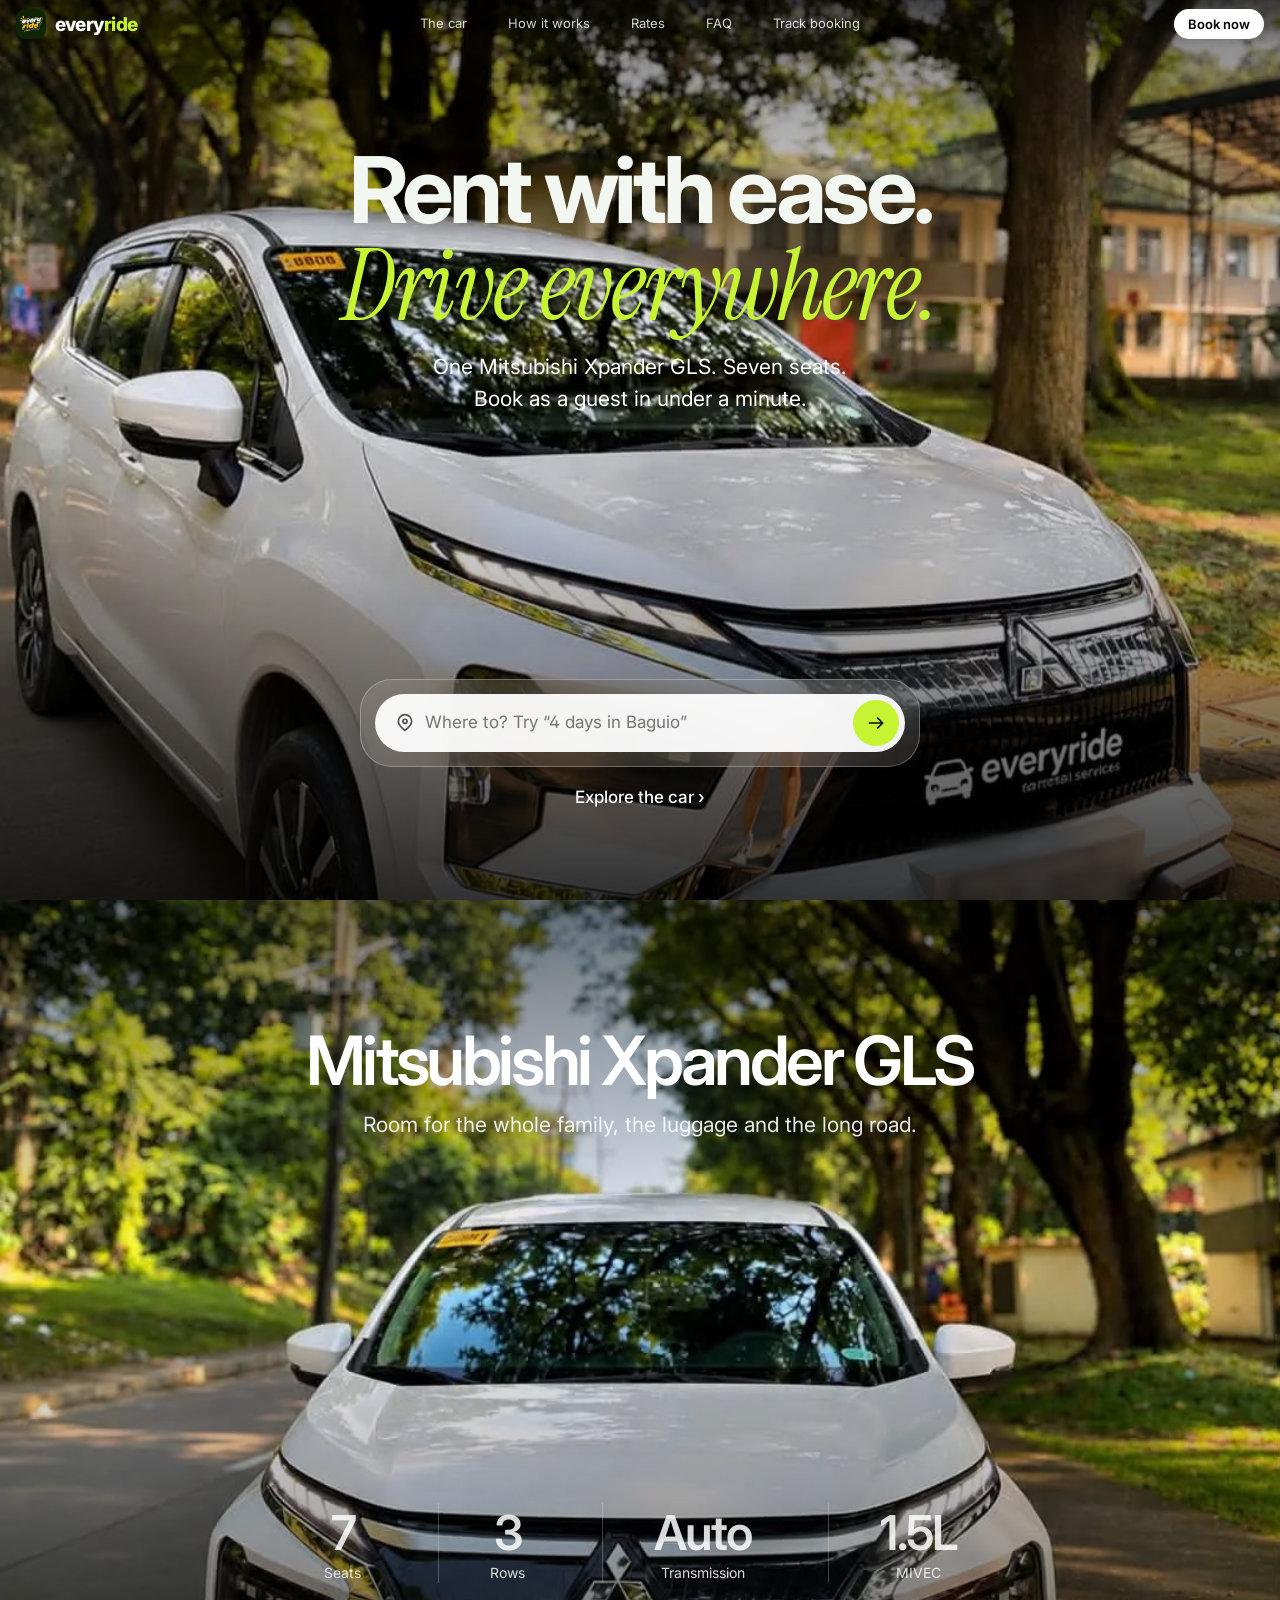
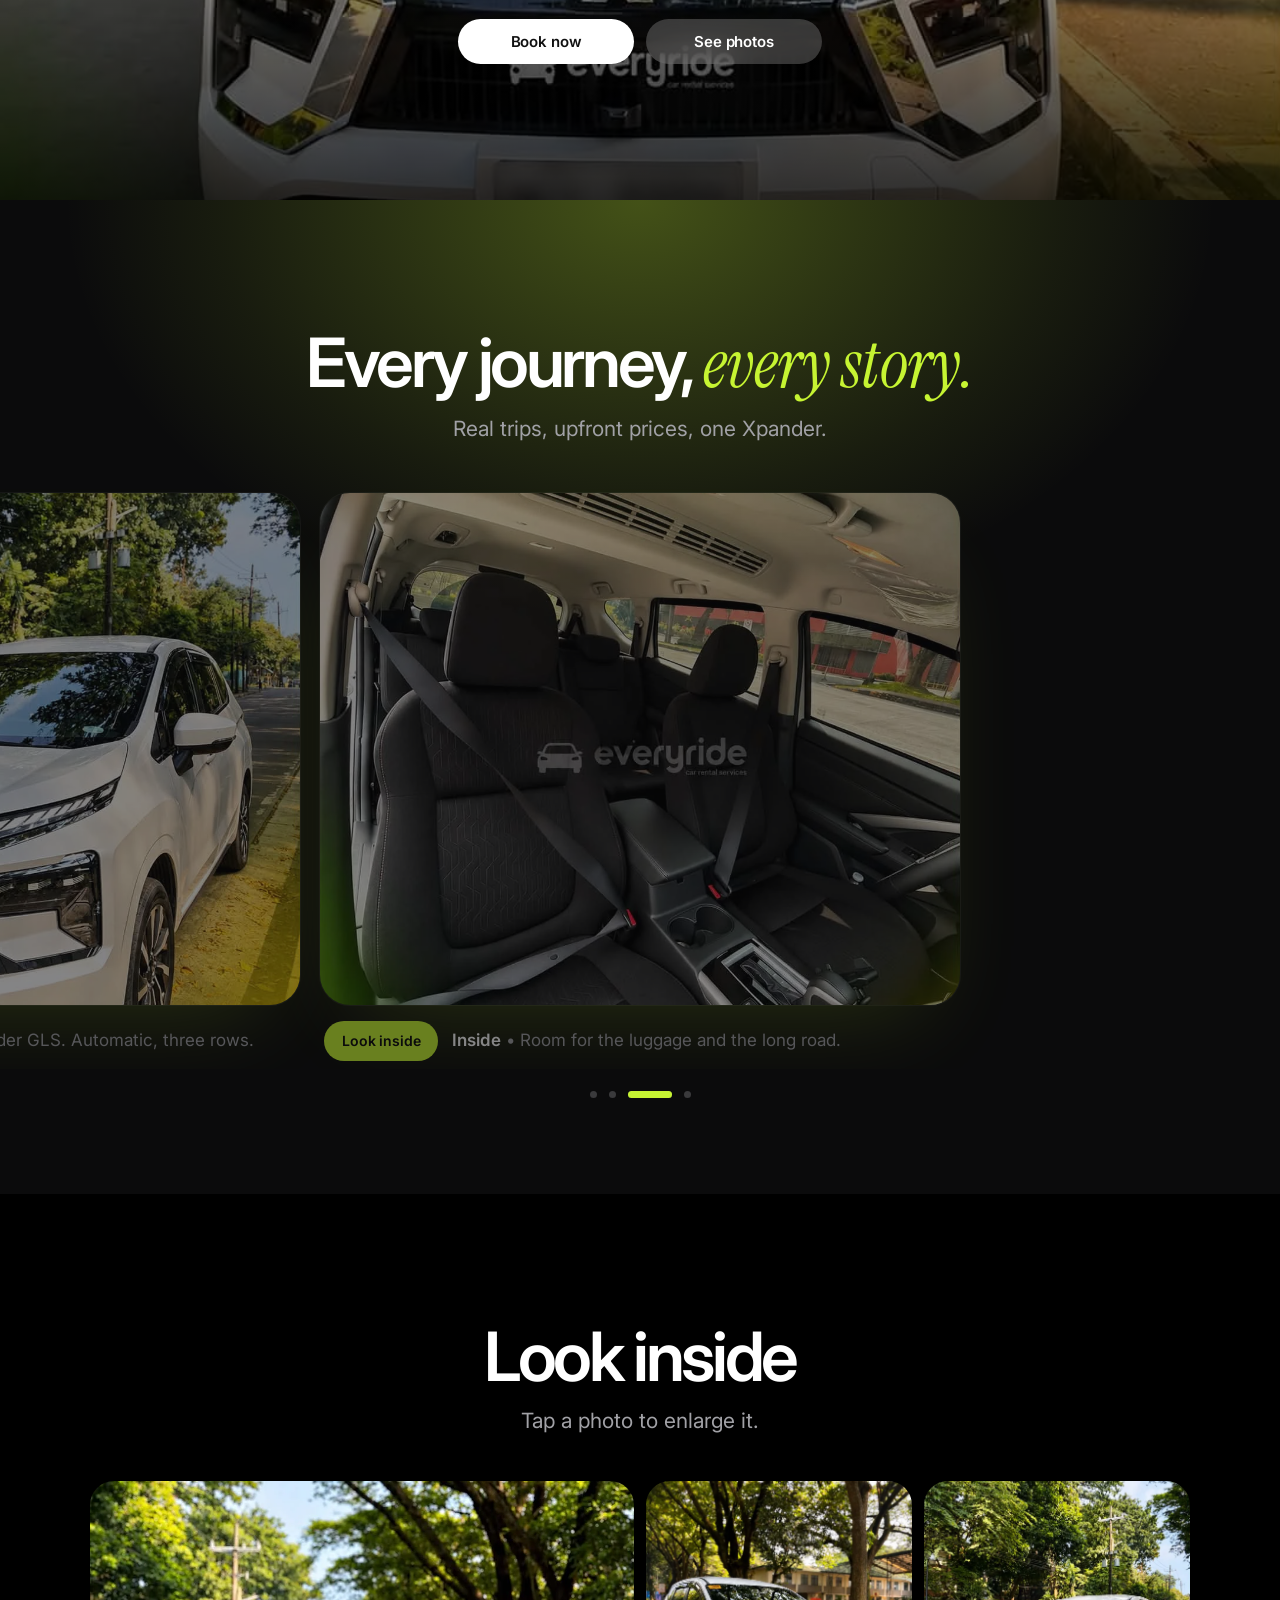
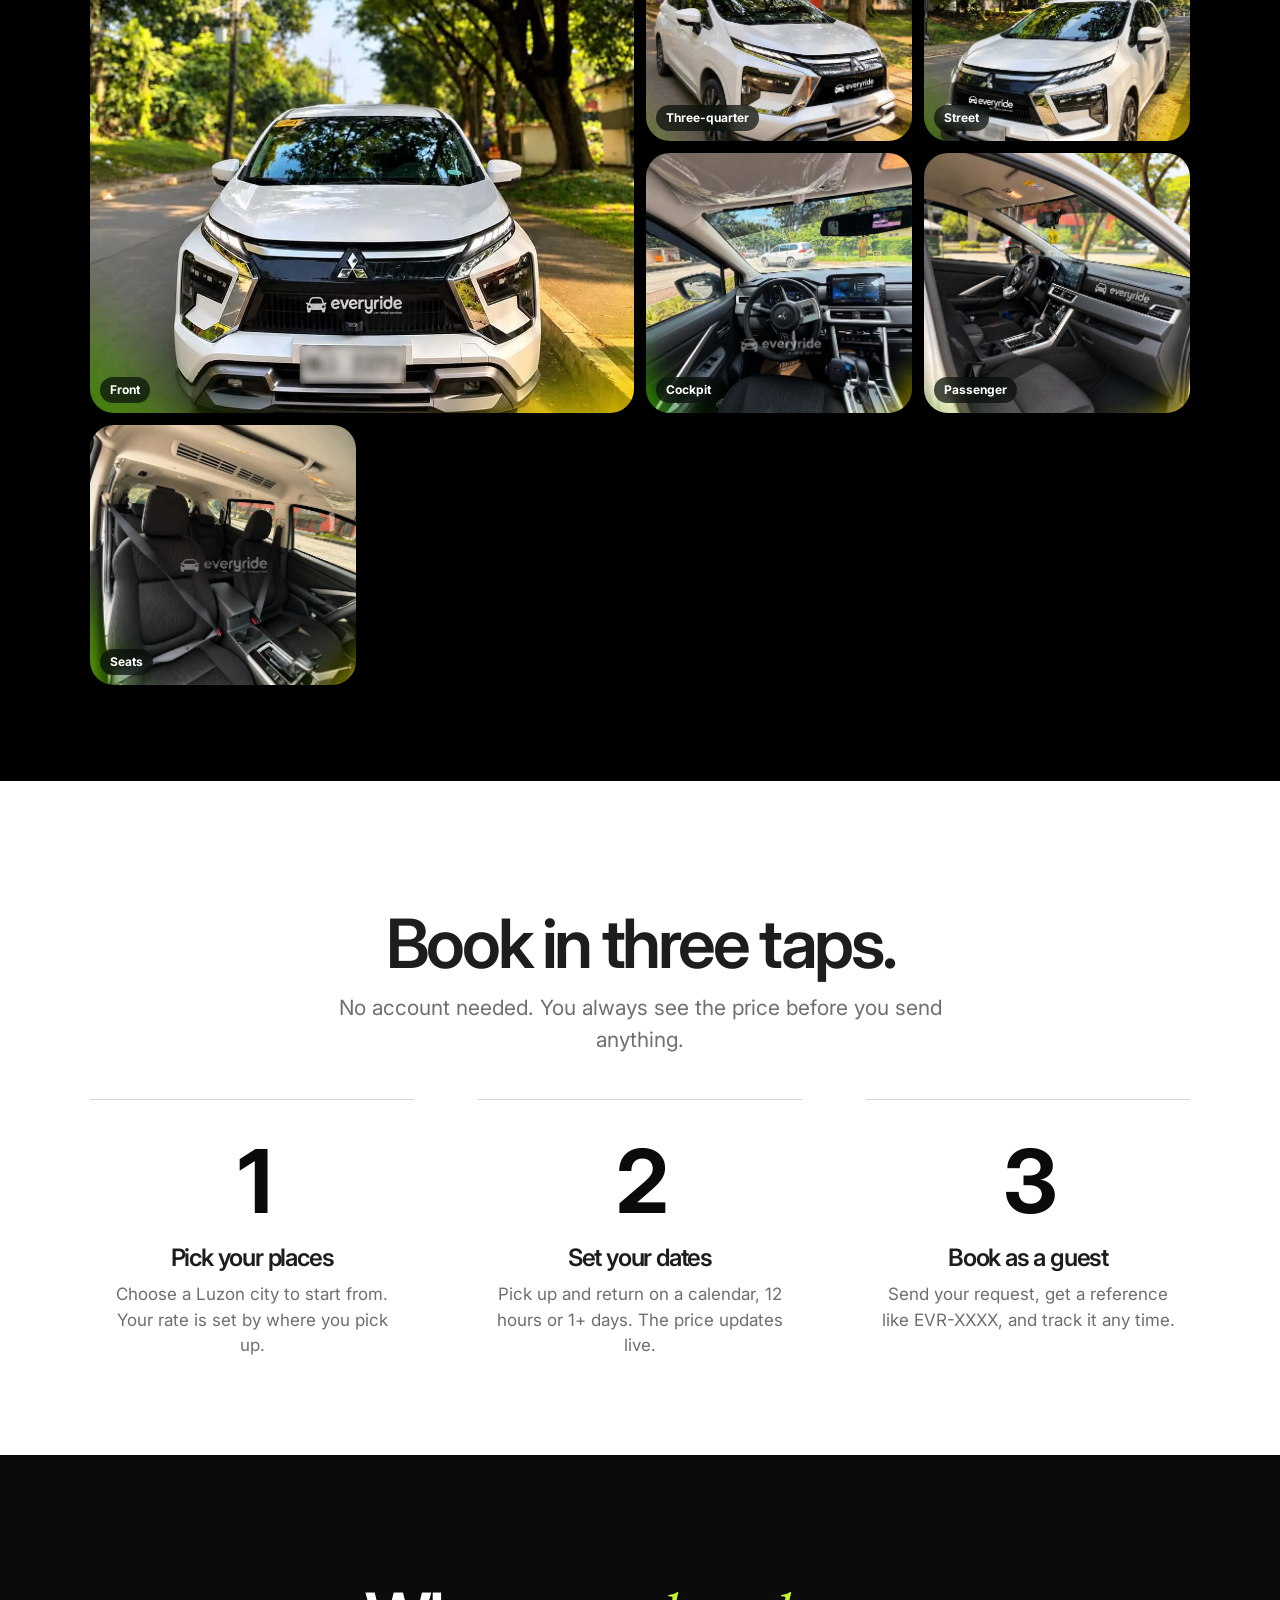
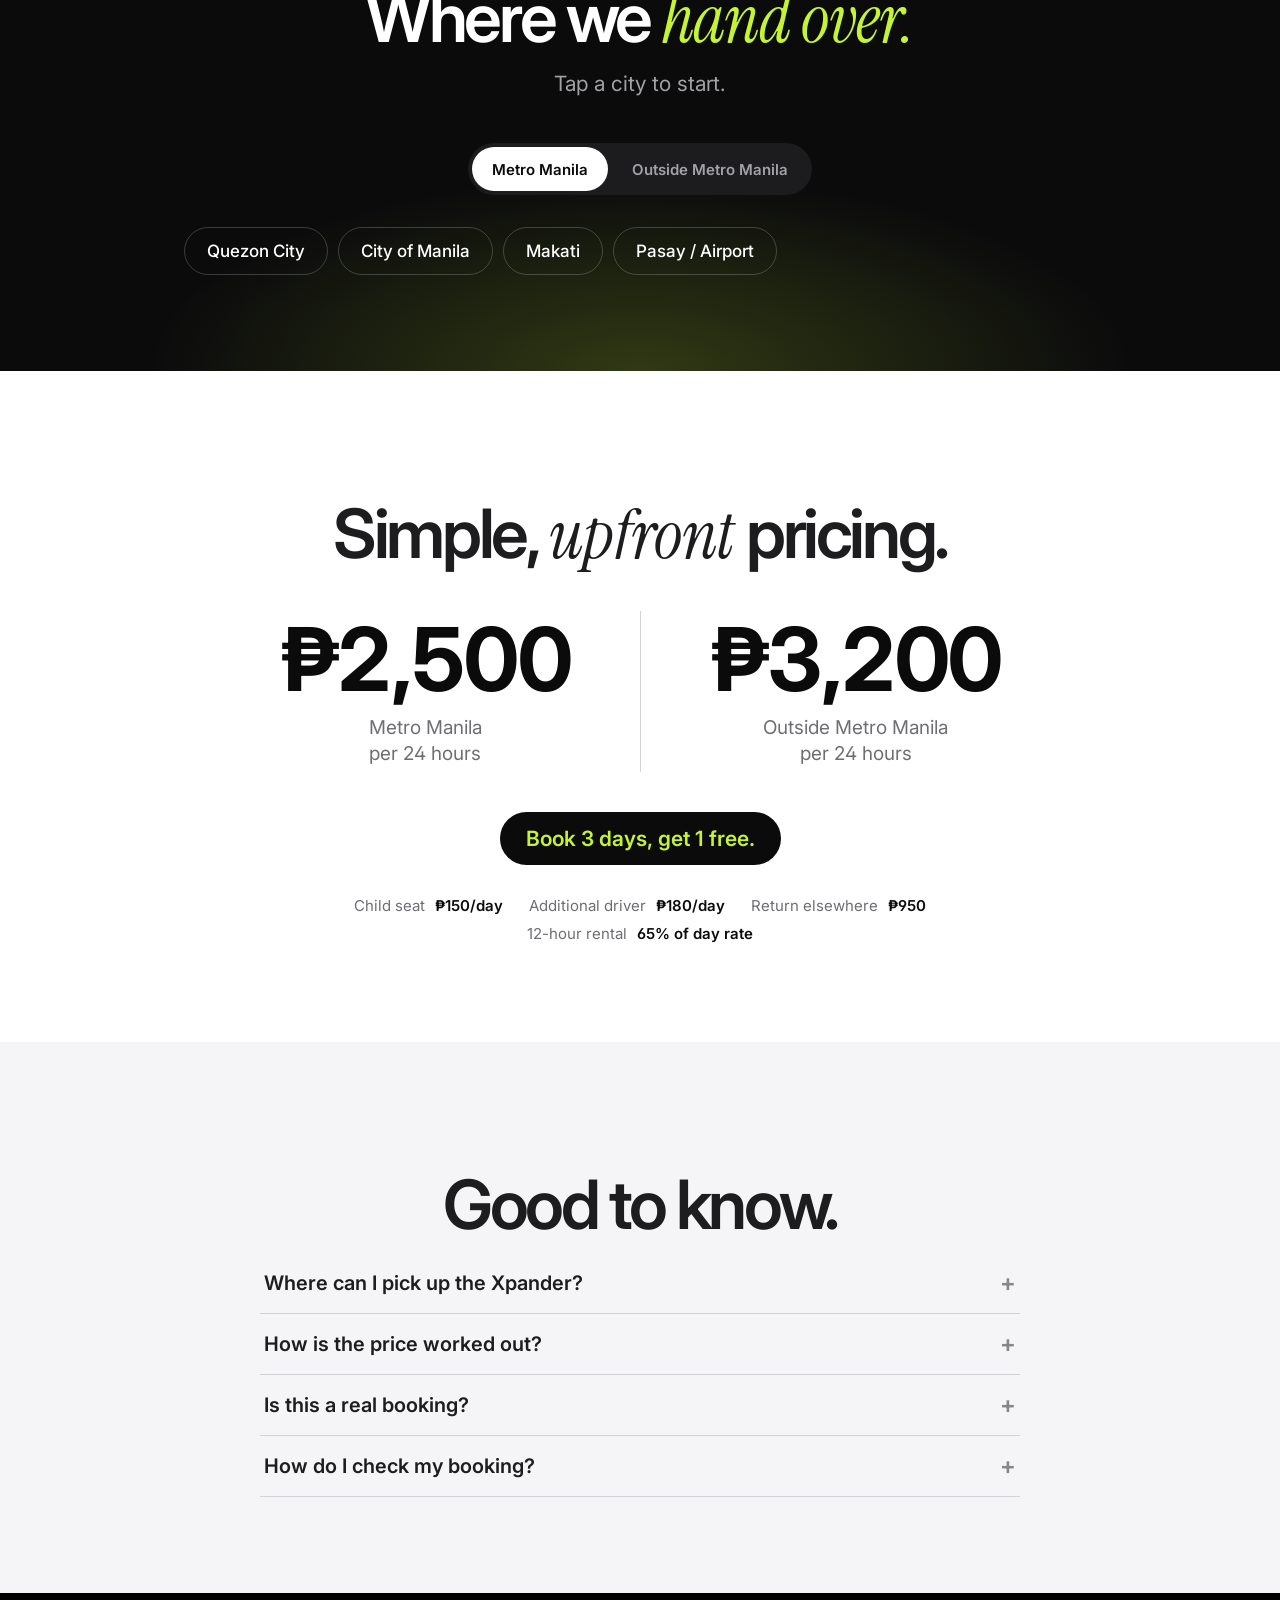
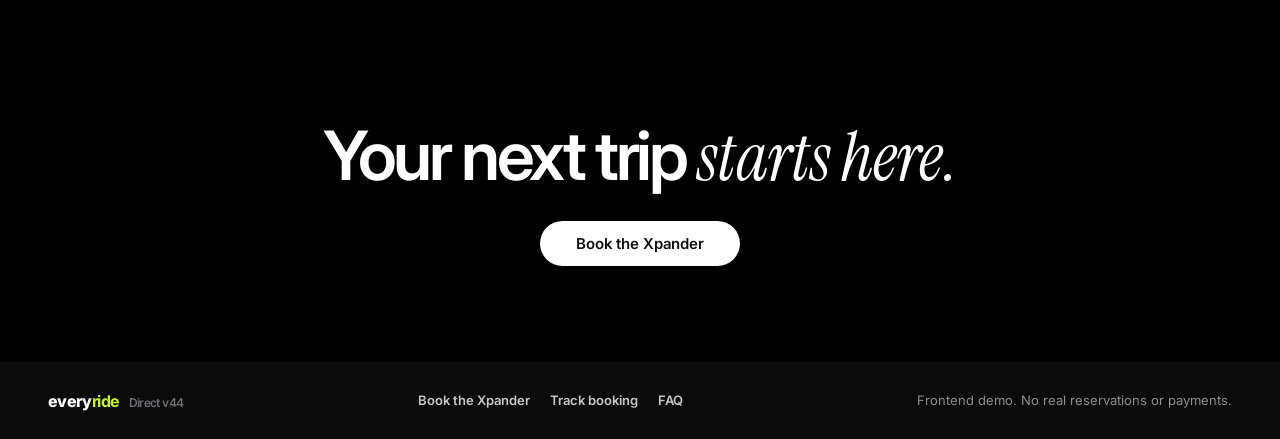
==== commit 4cb31095: "v44" ====
--- a/index.html
+++ b/index.html
@@ -4,7 +4,7 @@
   <meta charset="utf-8">
   <meta name="viewport" content="width=device-width, initial-scale=1, viewport-fit=cover">
   <meta name="theme-color" content="#000000">
-  <meta name="app-version" content="v41">
+  <meta name="app-version" content="v44">
   <meta name="description" content="Rent the Mitsubishi Xpander GLS across Luzon. Pick where and when on a calendar, see your price, and book as a guest.">
   <meta property="og:title" content="Everyride | Rent with ease. Drive everywhere.">
   <meta property="og:description" content="One Mitsubishi Xpander GLS, seven seats, Luzon pickups. Book as a guest in under a minute.">
@@ -15,15 +15,17 @@
   <link rel="icon" href="assets/everyride-logo.webp">
   <link rel="preconnect" href="https://fonts.googleapis.com">
   <link rel="preconnect" href="https://fonts.gstatic.com" crossorigin>
-  <link href="https://fonts.googleapis.com/css2?family=Inter:wght@400;500;600;700&display=swap" rel="stylesheet">
+  <link href="https://fonts.googleapis.com/css2?family=Inter:wght@400;500;600;700&family=Instrument+Serif:ital@0;1&display=swap" rel="stylesheet">
   <link rel="stylesheet" href="css/site.css">
   <link rel="stylesheet" href="css/polish.css">
   <link rel="stylesheet" href="css/vibe.css">
   <link rel="stylesheet" href="css/apple.css">
   <link rel="stylesheet" href="css/responsive.css">
   <link rel="stylesheet" href="css/mobile.css">
+  <link rel="stylesheet" href="css/lime.css">
   <script src="js/core.js" defer></script>
   <script src="js/nav.js" defer></script>
+  <script src="js/stories.js" defer></script>
   <script src="js/fx.js" defer></script>
   <script src="js/home.js" defer></script>
 </head>
@@ -84,6 +86,29 @@
       <div class="pills"><a class="pill solid" href="booking.html">Book now</a><button type="button" class="pill glass" data-scroll="photos">See photos</button></div></div>
     </section>
     <div class="view home-more" data-view-id="home">
+      <section class="sec stories reveal" id="stories" aria-roledescription="carousel" aria-labelledby="st-h">
+        <h2 id="st-h">Every journey, <em>every story.</em></h2>
+        <p class="lead">Real trips, upfront prices, one Xpander.</p>
+        <div class="st-track" id="st-track" tabindex="0" role="group" aria-label="Highlights. Use the arrow keys or swipe.">
+          <article class="st-card" aria-roledescription="slide" aria-label="1 of 4">
+            <div class="st-media"><img src="assets/promo-rates.webp" alt="Everyride rates poster: Ano? Tara G! Rent a ride. 2,500 pesos per 24 hours within Metro Manila, 3,200 pesos outside. Book 3 days, get 1 day free." width="1200" height="1005" loading="lazy" style="--pos:100% 40%"></div>
+            <div class="st-cap"><a class="st-pill" href="#rates">See rates</a><p><b>Rates</b> • From ₱2,500 a day. Book 3 days, get 1 free.</p></div>
+          </article>
+          <article class="st-card" aria-roledescription="slide" aria-label="2 of 4">
+            <div class="st-media"><img src="assets/family-cabatuan.webp" alt="A family poses next to the Everyride Xpander under the Cabatuan, Isabela welcome arch." width="1000" height="1145" loading="lazy" style="--pos:50% 66%"></div>
+            <div class="st-cap"><a class="st-pill" href="booking.html">Book now</a><p><b>Family trips</b> • Seven seats for the people who matter.</p></div>
+          </article>
+          <article class="st-card" aria-roledescription="slide" aria-label="3 of 4">
+            <div class="st-media"><img src="assets/xpander-real-hero.webp" alt="White Mitsubishi Xpander GLS parked under trees." width="1086" height="1448" loading="lazy" style="--pos:50% 72%"></div>
+            <div class="st-cap"><a class="st-pill" href="#fleet">See the car</a><p><b>The car</b> • Mitsubishi Xpander GLS. Automatic, three rows.</p></div>
+          </article>
+          <article class="st-card" aria-roledescription="slide" aria-label="4 of 4">
+            <div class="st-media"><img src="assets/xpander-real-seats.webp" alt="Xpander interior with seats and the sunroof panel." width="1086" height="1448" loading="lazy" style="--pos:50% 55%"></div>
+            <div class="st-cap"><a class="st-pill" href="#photos">Look inside</a><p><b>Inside</b> • Room for the luggage and the long road.</p></div>
+          </article>
+        </div>
+        <div class="st-ctrl"><div class="st-dots" id="st-dots"></div></div>
+      </section>
       <section class="sec reveal" id="photos"><h2>Look inside</h2><p class="lead">Tap a photo to enlarge it.</p><div class="fleet-grid" id="fleet-grid"></div></section>
       <section class="sec reveal" id="how"><h2>Book in three taps.</h2><p class="lead">No account needed. You always see the price before you send anything.</p>
         <ol class="how">
@@ -91,10 +116,10 @@
           <li><i>2</i><h3>Set your dates</h3><p>Pick up and return on a calendar, 12 hours or 1+ days. The price updates live.</p></li>
           <li><i>3</i><h3>Book as a guest</h3><p>Send your request, get a reference like EVR-XXXX, and track it any time.</p></li>
         </ol></section>
-      <section class="sec reveal" id="places"><h2>Where we hand over.</h2><p class="lead">Pick a city and start your booking from there.</p><div id="places-grid"></div></section>
-      <section class="sec reveal" id="rates"><h2>Simple, upfront pricing.</h2><p class="lead">Everything that can change your total, in one place.</p><div class="rates" id="rates-grid"></div></section>
+      <section class="sec reveal" id="places"><h2>Where we <em>hand over.</em></h2><p class="lead">Tap a city to start.</p><div id="places-grid"></div></section>
+      <section class="sec reveal" id="rates"><h2>Simple, <em>upfront</em> pricing.</h2><div class="pricing" id="rates-grid"></div></section>
       <section class="sec reveal" id="faq"><h2>Good to know.</h2><div class="faq" id="faq-list"></div></section>
-      <section class="sec final reveal"><h2>Your next trip starts here.</h2><div class="pills"><a class="pill solid" href="booking.html">Book the Xpander</a></div></section>
+      <section class="sec final reveal"><h2>Your next trip <em>starts here.</em></h2><div class="pills"><a class="pill solid" href="booking.html">Book the Xpander</a></div></section>
     </div>
   </main>
 
--- a/css/site.css
+++ b/css/site.css
@@ -2,7 +2,7 @@
 :root{
   --bg:#060d09; --bg2:#0c1912; --surface:#101f16; --surface2:#16291d;
   --line:rgba(255,255,255,.1); --line2:rgba(255,255,255,.18);
-  --text:#f3f7f1; --muted:#9bb0a2; --lime:#c9f03a; --lime-d:#b4dc20; --yellow:#f7c52b;
+  --text:#f3f7f1; --muted:#9bb0a2; --lime:#c6f432; --lime-d:#b4dc20; --yellow:#f7c52b;
   --ink:#0a1f12; --red:#ff7a6b; --paper:#f6f4ea;
   --display:'Sora','Inter',system-ui,sans-serif; --body:'Inter',system-ui,-apple-system,'Segoe UI',sans-serif;
   --r:20px;
@@ -31,7 +31,7 @@
 .link{background:none;border:0;color:var(--lime);font-weight:600;padding:0;text-decoration:underline;text-underline-offset:4px}
 .link.danger{color:var(--red)}
 .cta{display:inline-flex;align-items:center;justify-content:center;gap:10px;min-height:54px;padding:0 28px;border:0;border-radius:16px;background:var(--lime);color:var(--ink);font:700 16px var(--display);letter-spacing:-.01em;transition:transform .15s,background .15s,box-shadow .15s}
-.cta:hover:not(:disabled){background:var(--lime-d);transform:translateY(-1px);box-shadow:0 10px 30px rgba(201,240,58,.25)}
+.cta:hover:not(:disabled){background:var(--lime-d);transform:translateY(-1px);box-shadow:0 10px 30px rgba(198,244,50,.25)}
 .cta:disabled{opacity:.4;cursor:not-allowed}
 .cta.wide{width:100%}
 
@@ -45,12 +45,12 @@
 
 /* ---------- HOME ---------- */
 .hero{position:relative;min-height:100vh;min-height:100svh;display:grid;grid-template-rows:1fr auto auto;padding:110px clamp(16px,4vw,48px) 28px;overflow:hidden;isolation:isolate}
-.hero::before{content:"";position:absolute;inset:0;z-index:-2;background:radial-gradient(70% 60% at 78% 30%,rgba(201,240,58,.14),transparent 62%),radial-gradient(60% 50% at 10% 100%,rgba(31,122,63,.35),transparent 60%),linear-gradient(180deg,#0a1710,#060d09)}
+.hero::before{content:"";position:absolute;inset:0;z-index:-2;background:radial-gradient(70% 60% at 78% 30%,rgba(198,244,50,.14),transparent 62%),radial-gradient(60% 50% at 10% 100%,rgba(31,122,63,.35),transparent 60%),linear-gradient(180deg,#0a1710,#060d09)}
 .hero-media{position:absolute;z-index:-1;right:clamp(16px,4vw,48px);top:96px;bottom:300px;width:min(48%,720px);border-radius:36px;overflow:hidden;box-shadow:0 40px 100px rgba(0,0,0,.55);border:1px solid var(--line2);-webkit-mask-image:linear-gradient(90deg,transparent 0,#000 22%);mask-image:linear-gradient(90deg,transparent 0,#000 22%)}
 .hero-media img{width:100%;height:100%;object-fit:cover;object-position:50% 64%}
 .hero-copy{align-self:center;max-width:760px;position:relative;padding:28px 0 40px}
 .eyebrow{display:inline-flex;align-items:center;gap:10px;margin:0 0 20px;font-size:14px;font-weight:600;color:#d7e3da}
-.dot{width:9px;height:9px;border-radius:50%;background:var(--lime);box-shadow:0 0 0 5px rgba(201,240,58,.2)}
+.dot{width:9px;height:9px;border-radius:50%;background:var(--lime);box-shadow:0 0 0 5px rgba(198,244,50,.2)}
 .hero h1{font-size:clamp(40px,6vw,84px);line-height:.98;font-weight:800;text-transform:none}
 .hero h1 em{font-style:normal;color:var(--lime)}
 .sub{font-size:clamp(16px,1.5vw,19px);color:#c4d3c9;max-width:460px;margin:22px 0 0}
@@ -144,7 +144,7 @@
 .trip-line span{font-size:13px;color:var(--muted)}
 .trip-line i{width:36px;height:2px;background:repeating-linear-gradient(90deg,var(--lime) 0 6px,transparent 6px 10px)}
 .status{padding:12px 16px;border-radius:14px;font-weight:600;font-size:15px;display:flex;gap:10px;align-items:center;flex-wrap:wrap}
-.status.ok{background:rgba(201,240,58,.12);color:var(--lime)}
+.status.ok{background:rgba(198,244,50,.12);color:var(--lime)}
 .status.no{background:rgba(255,122,107,.12);color:#ffb3a9}
 .status svg{width:20px;height:20px}
 .extras{border:1px solid var(--line);border-radius:var(--r);padding:14px 20px;margin:0;display:flex;flex-direction:column;gap:14px}
@@ -232,7 +232,7 @@
 .track-item:hover{border-color:var(--lime)}
 .track-item b{font:700 13px ui-monospace,Menlo,monospace;grid-column:1}
 .track-item span{grid-column:1;font-size:13px;color:var(--muted)}
-.track-item em{grid-column:2;grid-row:1/3;align-self:center;font-style:normal;font-size:12px;font-weight:700;background:rgba(201,240,58,.14);color:var(--lime);padding:5px 11px;border-radius:99px}
+.track-item em{grid-column:2;grid-row:1/3;align-self:center;font-style:normal;font-size:12px;font-weight:700;background:rgba(198,244,50,.14);color:var(--lime);padding:5px 11px;border-radius:99px}
 .track-item em.bad{background:rgba(255,122,107,.14);color:#ffb3a9}
 
 
@@ -471,7 +471,7 @@
 :focus-visible{outline-color:#0a1f12}
 .hero{color:#f3f7f1;--muted:#9bb0a2}
 .hero :focus-visible,.top :focus-visible{outline-color:var(--yellow)}
-.hero::before{background:radial-gradient(70% 60% at 78% 30%,rgba(201,240,58,.14),transparent 62%),radial-gradient(60% 50% at 10% 100%,rgba(31,122,63,.35),transparent 60%),linear-gradient(180deg,#0a1710,#060d09)}
+.hero::before{background:radial-gradient(70% 60% at 78% 30%,rgba(198,244,50,.14),transparent 62%),radial-gradient(60% 50% at 10% 100%,rgba(31,122,63,.35),transparent 60%),linear-gradient(180deg,#0a1710,#060d09)}
 body:not([data-view="home"]) .top{background:rgba(238,243,236,.86);border-bottom-color:var(--line)}
 body:not([data-view="home"]) .brand{color:var(--ink)}
 body:not([data-view="home"]) .brand b{color:var(--green)}
@@ -494,7 +494,7 @@
 .extras .switch .track{background:#d2d2d7}.extras .switch input:checked+.track{background:var(--ink)}.extras .switch input:checked+.track::after{background:#fff}
 .gallery-thumbs button.on{border-color:var(--ink)}
 .trip-line i{background:repeating-linear-gradient(90deg,var(--ink) 0 6px,transparent 6px 10px)}
-.map .pin circle{fill:#c9f03a}
+.map .pin circle{fill:#c6f432}
 .map .pin text{stroke:#fff}
 .foot{background:transparent}
 .view svg{stroke:currentColor}
@@ -518,7 +518,7 @@
 .pick small{font-size:12px;font-weight:500;color:var(--muted)}
 .pick:hover{border-color:var(--ink);transform:translateY(-1px)}
 .pick[aria-pressed="true"]{background:var(--ink);color:#fff;border-color:var(--ink)}
-.pick[aria-pressed="true"] small,.pick[aria-pressed="true"] span{color:#c9f03a}
+.pick[aria-pressed="true"] small,.pick[aria-pressed="true"] span{color:#c6f432}
 
 
 .plan .field .label{font-size:13px;font-weight:700;color:#3a3a3c}
--- a/css/apple.css
+++ b/css/apple.css
@@ -1,5 +1,5 @@
 /* Everyride v38: Tesla / Apple layer. Loads last. */
-:root{--display:-apple-system,BlinkMacSystemFont,"SF Pro Display","Inter",system-ui,sans-serif;--body:-apple-system,BlinkMacSystemFont,"SF Pro Text","Inter",system-ui,sans-serif;--blue:#0071e3;--ease:cubic-bezier(.16,1,.3,1)}
+:root{--display:-apple-system,BlinkMacSystemFont,"SF Pro Display","Inter",system-ui,sans-serif;--body:-apple-system,BlinkMacSystemFont,"SF Pro Text","Inter",system-ui,sans-serif;--blue:#0b0b0c;--ease:cubic-bezier(.16,1,.3,1)}
 h1,h2,h3{font-weight:600;letter-spacing:-.05em}
 :focus-visible{outline:2px solid var(--blue);outline-offset:3px}
 
--- a/css/mobile.css
+++ b/css/mobile.css
@@ -66,16 +66,23 @@
   .links a:focus-visible{outline:2px solid #fff;outline-offset:4px;border-radius:4px}
 }
 
+/* how-it-works cards: the Apple-style top rule had a stray curved corner */
+.how li{border-radius:0}
+
+/* stepper labels were picking up <em> italics */
+.stepper .lbl{font-style:normal}
+
 /* ---------- phones and small tablets ---------- */
 @media(max-width:860px){
   /* the bar already carries Book now, so no floating bottom button */
   .sticky-cta{display:none!important}
   /* landing hero: clear type, one search bar, nothing cut off */
-  .hero{padding-top:calc(var(--bar-h) + 36px);padding-inline:20px}
-  .hero h1{font-size:clamp(38px,11.5vw,56px);line-height:1.02;text-shadow:0 2px 24px rgba(0,0,0,.35)}
-  .hero .sub{text-wrap:balance;font-size:17px;line-height:1.4;max-width:30ch;margin-inline:auto;text-shadow:0 1px 14px rgba(0,0,0,.45);opacity:1}
-  .hero-copy{text-align:center}
-  .hero-bottom{padding-bottom:calc(20px + env(safe-area-inset-bottom,0px));gap:14px}
+  .hero{justify-content:center;gap:clamp(22px,4.2vh,34px);padding:var(--bar-h) 20px calc(var(--bar-h) + env(safe-area-inset-bottom,0px))}
+  .hero-copy{text-align:center;padding:0;margin:0}
+  .hero h1{font-size:clamp(38px,11.5vw,56px);line-height:1.02;text-shadow:0 2px 24px rgba(0,0,0,.4)}
+  .hero .sub{text-wrap:balance;font-size:17px;line-height:1.4;max-width:30ch;margin-inline:auto;text-shadow:0 1px 14px rgba(0,0,0,.5);opacity:1}
+  .hero-bottom{padding-bottom:0;gap:14px}
+  .hero-media::after{background:linear-gradient(180deg,rgba(0,0,0,.55),rgba(0,0,0,.4) 30%,rgba(0,0,0,.48) 65%,rgba(0,0,0,.72))}
   .prompt{padding:8px;border-radius:99px}
   .prompt-row{padding:4px 4px 4px 14px}
   .prompt-row input{font-size:16px;min-height:44px}
@@ -129,3 +136,39 @@
 @media(max-height:520px) and (orientation:landscape){
   .m-main a{font-size:22px;padding:8px 0}.m-sub a{padding:7px 0}.m-label{margin-top:14px}
 }
+
+/* ---------- "Every journey, every story." carousel (Apple TV style) ---------- */
+.sec.stories{--stw:min(82vw,420px);--stgap:14px;background:#f5f5f7;padding-inline:0;overflow:hidden}
+.stories>h2,.stories>.lead{padding-inline:20px}
+.sec.stories>.st-track{position:relative;max-width:none;margin:0;display:flex;gap:var(--stgap);overflow-x:auto;overscroll-behavior-x:contain;
+  scroll-snap-type:x mandatory;scrollbar-width:none;-webkit-overflow-scrolling:touch;text-align:left;
+  padding:4px calc((100% - var(--stw))/2) 8px;scroll-padding-inline:calc((100% - var(--stw))/2);outline-offset:-4px}
+.st-track::-webkit-scrollbar{display:none}
+.st-card{flex:0 0 var(--stw);scroll-snap-align:center;scroll-snap-stop:always;transition:opacity .5s ease}
+.st-ready .st-card:not(.on){opacity:.5}
+.st-media{aspect-ratio:1/1;border-radius:26px;overflow:hidden;background:#d2d2d7;box-shadow:0 1px 2px rgba(0,0,0,.06)}
+.st-media img{display:block;width:100%;height:100%;object-fit:cover;object-position:var(--pos,50% 50%)}
+.st-cap{display:flex;align-items:center;gap:14px;margin:16px 4px 0}
+.st-cap p{margin:0;font-size:15px;line-height:1.35;color:#6e6e73;text-wrap:balance}
+.st-cap b{color:#1d1d1f;font-weight:600}
+.stories .st-pill{flex:none;display:inline-flex;align-items:center;justify-content:center;min-height:40px;padding:0 18px;border-radius:99px;background:#1d1d1f;color:#fff;
+  font:600 14px/1 var(--display);letter-spacing:-.01em;text-decoration:none;white-space:nowrap;transition:background .2s,transform .3s var(--ease2)}
+.stories .st-pill:hover{background:#000}.stories .st-pill:active{transform:scale(.97)}
+.stories .st-pill:focus-visible,.st-track:focus-visible{outline:2px solid #0b0b0c;outline-offset:3px}
+.st-ctrl{display:flex;align-items:center;justify-content:center;gap:14px;margin-top:22px;max-width:none}
+.st-dots{display:flex;align-items:center;gap:2px}
+.stories .st-dot{position:relative;width:7px;height:7px;min-height:0;padding:0;border:0;border-radius:99px;background:#c7c7cc;overflow:visible;margin:0 5px;transition:width .45s var(--ease2),margin .45s var(--ease2)}
+.st-dot::after{content:"";position:absolute;inset:-18px -7px}  /* 44px tap area */
+.st-dot i{position:absolute;inset:0;border-radius:inherit;background:#1d1d1f;transform:scaleX(0);transform-origin:left center}
+.stories .st-dot.on{width:44px}
+.st-dot.on i{animation:stfill 6s linear forwards}
+.st-hold .st-dot.on i{animation-play-state:paused}
+.st-static .st-dot.on i{animation:none;transform:none}
+@keyframes stfill{to{transform:scaleX(1)}}
+@media(max-width:380px){.st-cap{flex-direction:column;align-items:flex-start;gap:10px}}
+@media(min-width:861px){
+  .sec.stories{--stw:min(52vw,640px);--stgap:20px}
+  .st-media{aspect-ratio:5/4;border-radius:30px}
+  .st-cap p{font-size:17px}
+}
+@media(prefers-reduced-motion:reduce){.st-card{transition:none}.st-dot.on i{animation:none;transform:none}}
--- a/css/lime.css
+++ b/css/lime.css
@@ -0,0 +1,60 @@
+/* Everyride v43: Midnight Black / Pure White / Lime Green, with a serif-italic accent and lime glow
+   (Northline-style) on top of the Apple / Tesla layout. Delete this file and its <link> tags to get v42 back. */
+:root{
+  --ink:#0b0b0c; --paper-w:#fff; --lime:#c6f432; --lime-d:#b0dc22; --lime-hi:#d6ff4a;
+  --yellow:var(--lime);                                   /* one wordmark colour everywhere */
+  --serif:'Instrument Serif',Georgia,'Times New Roman',serif;
+}
+
+/* serif-italic accent words in headings */
+.sec h2 em,.hero h1 em{font-family:var(--serif);font-style:italic;font-weight:400;letter-spacing:-.01em}
+.sec h2 em{color:inherit}
+.hero h1 em{color:var(--lime);font-size:1.08em;letter-spacing:-.02em}
+
+/* hero: lime go button */
+.prompt-go{background:var(--lime);color:var(--ink)}
+.prompt-go:hover{background:var(--lime-hi)}
+
+/* carousel section: midnight black with a lime glow */
+.sec.stories{background:var(--ink);color:#fff;position:relative;isolation:isolate}
+.sec.stories::before{content:"";position:absolute;inset:0 0 auto;height:70%;z-index:-1;pointer-events:none;
+  background:radial-gradient(60% 80% at 50% 0%,rgba(198,244,50,.30),rgba(198,244,50,.07) 55%,transparent 75%)}
+.stories>h2{color:#fff}.stories>h2 em{color:var(--lime)}
+.stories>.lead{color:#a1a1a6}
+.st-media{background:#1c1c1e;box-shadow:0 0 0 1px rgba(255,255,255,.08),0 40px 90px -40px rgba(198,244,50,.35)}
+.st-cap p{color:#a1a1a6}.st-cap b{color:#fff}
+.stories .st-pill{background:var(--lime);color:var(--ink)}
+.stories .st-pill:hover{background:var(--lime-hi)}
+.stories .st-dot{background:#3a3a3c}.st-dot i{background:var(--lime)}
+.stories .st-pill:focus-visible,.st-track:focus-visible{outline-color:var(--lime)}
+
+/* footer: same wordmark colours as the header */
+.foot{background:var(--ink);color:#8e8e93}
+.brand-mini,.brand-mini b{color:#fff}.brand-mini b{color:var(--lime)}
+.foot a{color:#c7c7cc}.foot a:hover{color:#fff}
+
+/* ---- v44: places = one switch + city pills; pricing = three things, not seven cards ---- */
+#places{background:var(--ink);color:#fff;position:relative;isolation:isolate}
+#places::before{content:"";position:absolute;inset:auto 0 0;height:60%;z-index:-1;pointer-events:none;background:radial-gradient(55% 90% at 50% 100%,rgba(198,244,50,.20),transparent 70%)}
+#places h2{color:#fff}#places h2 em{color:var(--lime)}#places .lead{color:#a1a1a6}
+.zone-tabs{display:flex;width:fit-content;max-width:100%;gap:4px;padding:4px;margin:30px auto 32px;border-radius:99px;background:#1c1c1e}
+.zone-tabs button{min-height:44px;padding:0 20px;border:0;border-radius:99px;background:transparent;color:#a1a1a6;font:600 15px var(--body);cursor:pointer;transition:background .25s,color .25s}
+.zone-tabs button:hover{color:#fff}
+.zone-tabs button[aria-selected="true"]{background:#fff;color:var(--ink)}
+.zone-tabs button:focus-visible,.city-pill:focus-visible{outline:2px solid var(--lime);outline-offset:3px}
+.city-pills{display:flex;flex-wrap:wrap;justify-content:center;gap:10px;max-width:780px}
+.city-pill{display:inline-flex;align-items:center;min-height:48px;padding:0 22px;border-radius:99px;border:1px solid rgba(255,255,255,.2);color:#fff;text-decoration:none;font:500 17px var(--body);
+  animation:pillIn .45s var(--ease) both;animation-delay:calc(var(--i) * 35ms);transition:background .2s,border-color .2s,color .2s}
+.city-pill:hover{background:var(--lime);border-color:var(--lime);color:var(--ink)}
+@keyframes pillIn{from{opacity:0;transform:translateY(8px)}to{opacity:1;transform:none}}
+
+.price-hero{display:grid;grid-template-columns:1fr 1fr;max-width:860px;margin:40px auto 0}
+.price-hero>div{padding:4px 12px}.price-hero>div+div{border-left:1px solid #d2d2d7}
+.price-hero b{display:block;font:700 clamp(34px,7.5vw,88px)/1 var(--display);letter-spacing:-.04em;font-variant-numeric:tabular-nums;color:var(--ink)}
+.price-hero span{display:block;margin-top:12px;font-size:clamp(13px,1.7vw,19px);line-height:1.4;color:#6e6e73}
+.price-deal{display:block;width:fit-content;margin:40px auto 0;padding:14px 26px;border-radius:99px;background:var(--ink);color:var(--lime);font:600 clamp(16px,2vw,21px) var(--display)}
+.price-extras{list-style:none;display:flex;flex-wrap:wrap;justify-content:center;gap:6px 26px;max-width:760px;margin:30px auto 0;padding:0;font-size:15px;color:#6e6e73}
+.price-extras b{margin-left:6px;font-weight:600;color:var(--ink)}
+@media(max-width:480px){.zone-tabs button{padding:0 14px;font-size:14px}.price-hero>div{padding:4px 6px}}
+@media(prefers-reduced-motion:reduce){.city-pill{animation:none}}
+@media(max-width:560px){.price-extras{display:grid;grid-template-columns:1fr;gap:10px;max-width:300px;text-align:left}.price-extras li{display:flex;justify-content:space-between;gap:12px;padding-bottom:10px;border-bottom:1px solid #e5e5ea}.price-extras li:last-child{border-bottom:0}}
